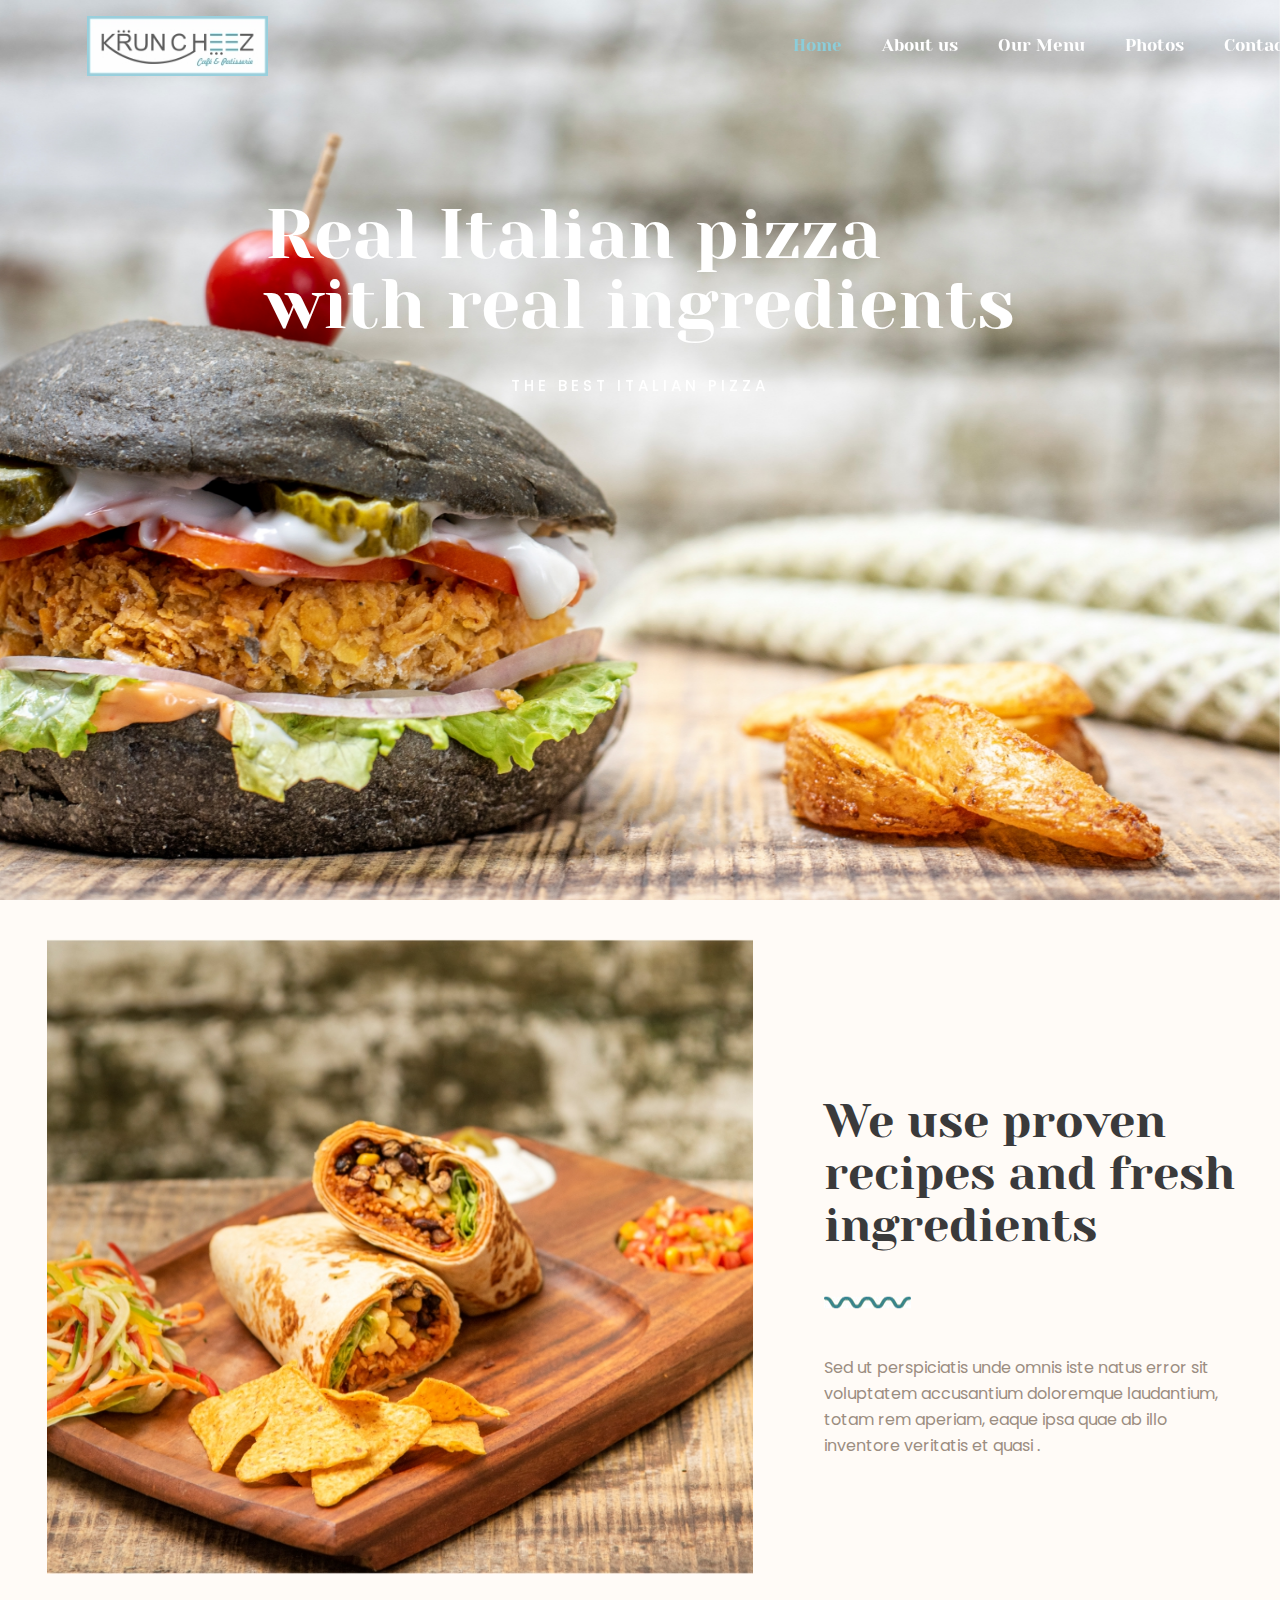
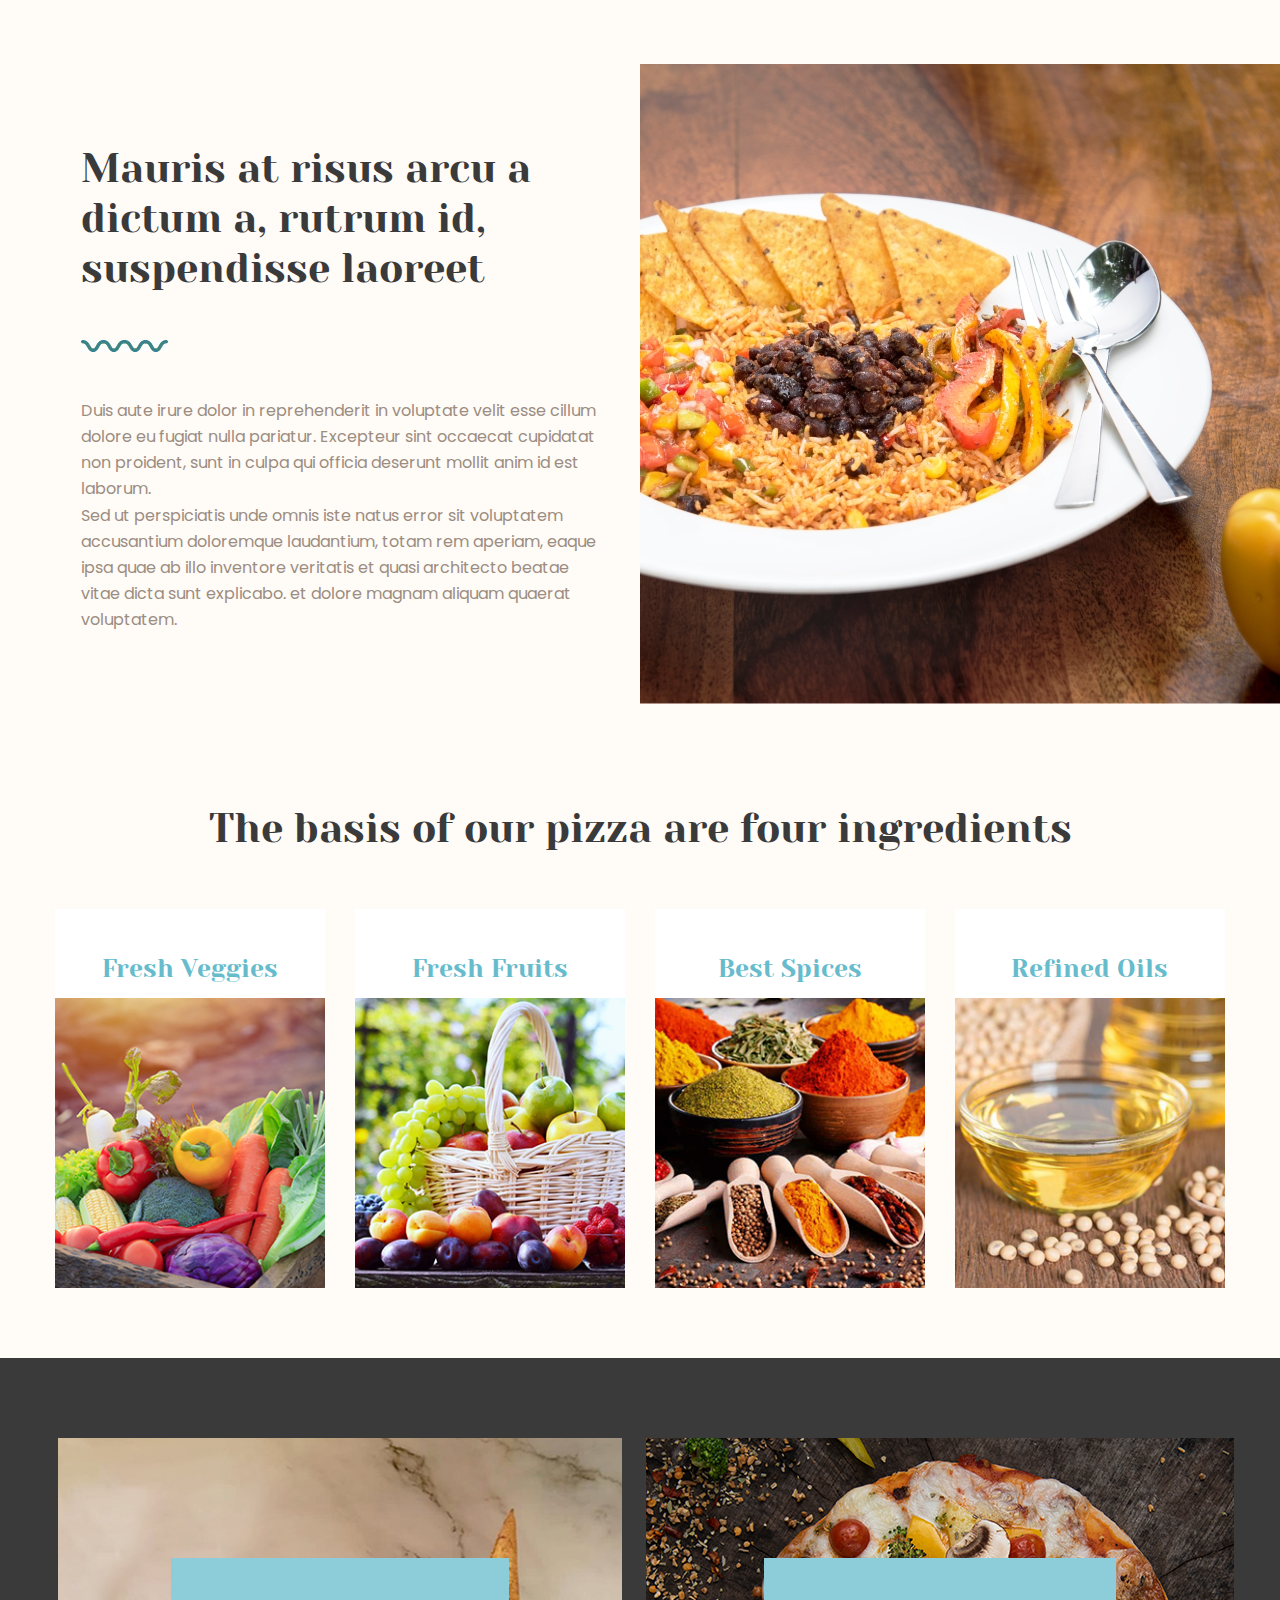
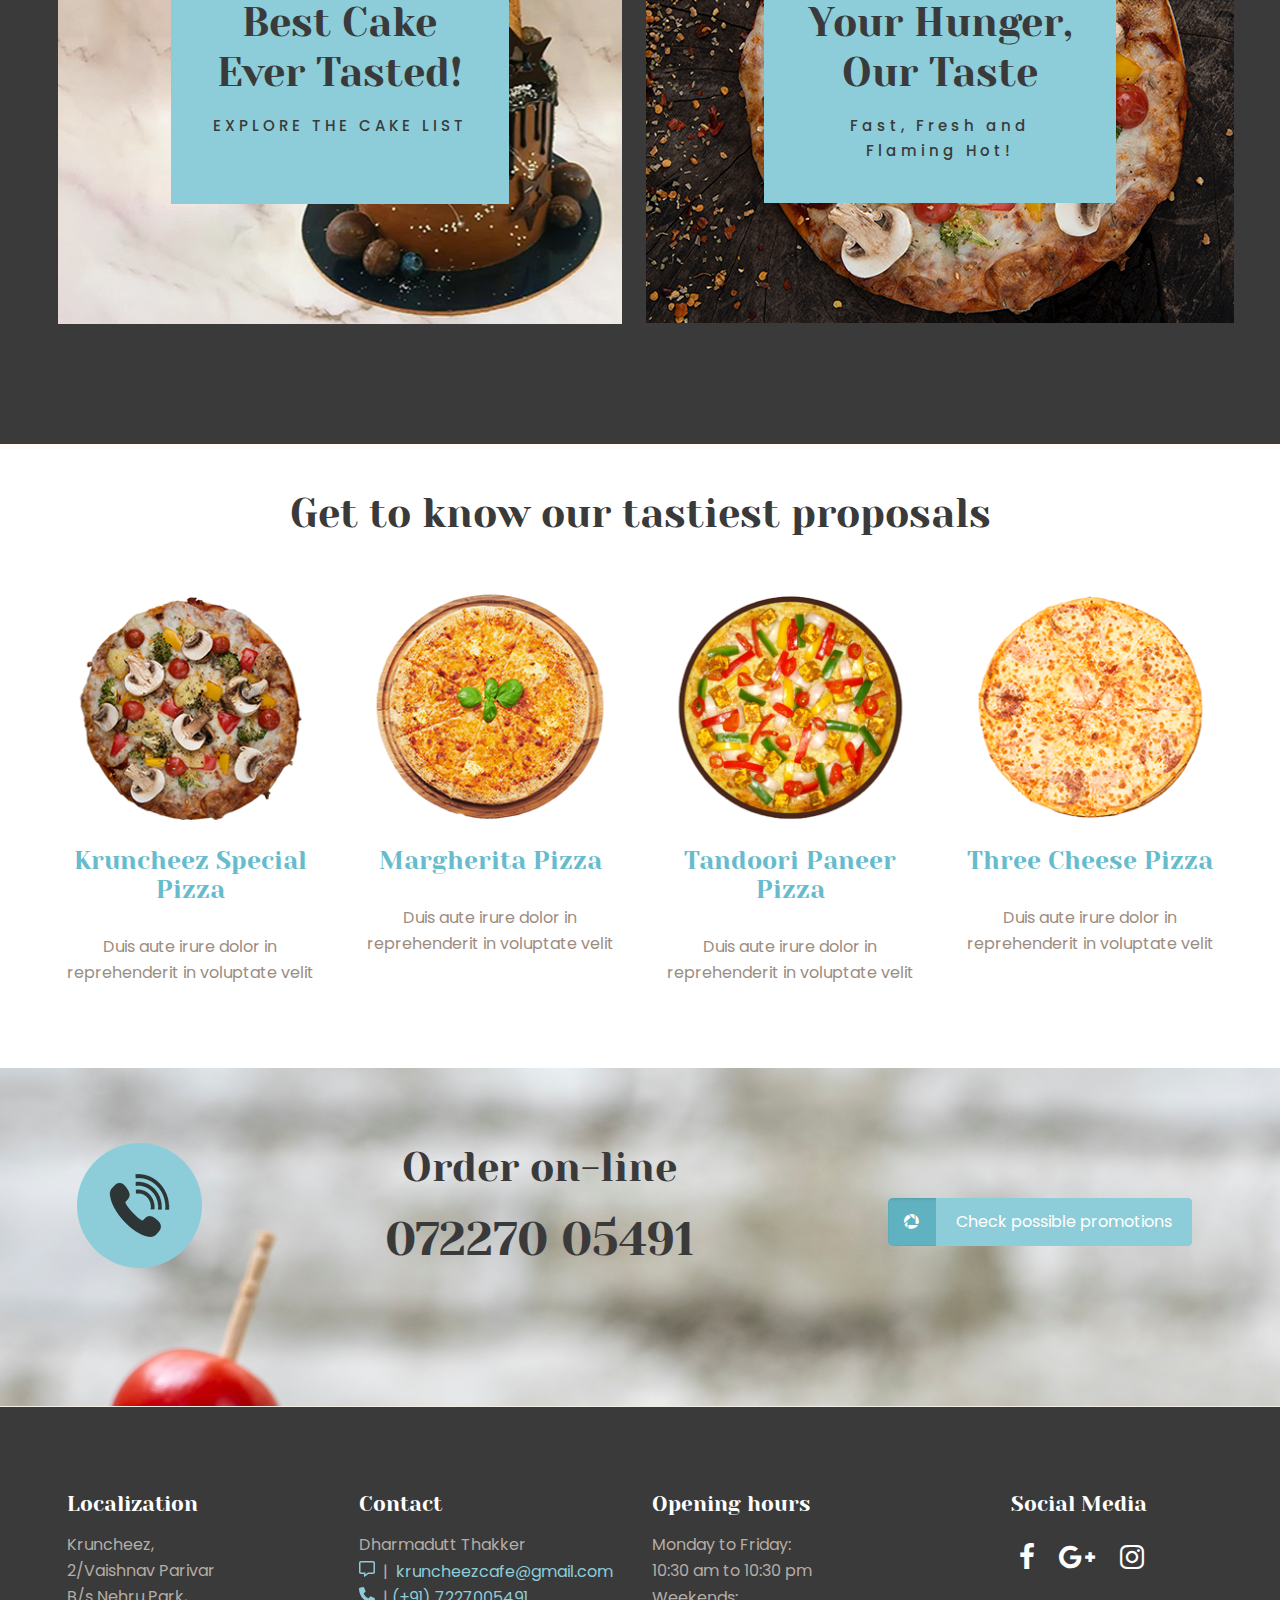
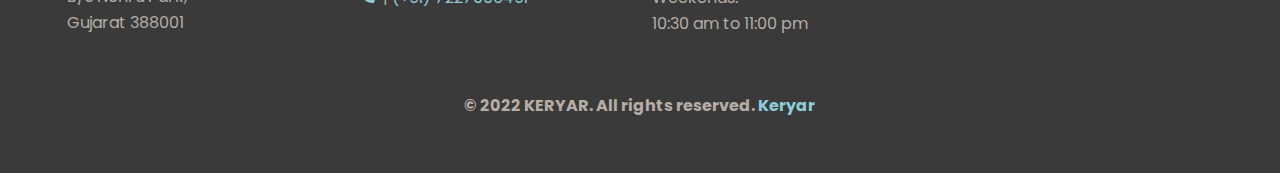
==== index.html @ 442ef5b4 "Page changes" ====
<!DOCTYPE html>
<!--[if lt IE 7]><html class="no-js lt-ie10 lt-ie9 lt-ie8 lt-ie7"> <![endif]-->
<!--[if IE 7]><html class="no-js lt-ie10 lt-ie9 lt-ie8"> <![endif]-->
<!--[if IE 8]><html class="no-js lt-ie10 lt-ie9"> <![endif]-->
<!--[if IE 9]><html class="no-js lt-ie10"> <![endif]-->
<!--[if gt IE 8]><!-->
<html class="no-js">
<!--<![endif]-->

<head>

    <!-- Basic Page Needs -->
    <meta charset="utf-8">
    <title>Kruncheez</title>
    <meta name="description" content="">
    <meta name="author" content="">

    <!-- Mobile Specific Metas -->
    <meta name="viewport" content="width=device-width, initial-scale=1, maximum-scale=1">

    <!-- Favicons -->
    <link rel="shortcut icon" href="assets/images/favicon.png">

    <!-- FONTS -->
    <link rel='stylesheet' href='http://fonts.googleapis.com/css?family=Roboto:100,300,400,400italic,700'>
    <link rel='stylesheet' href='http://fonts.googleapis.com/css?family=Patua+One:100,300,400,400italic,700'>
    <link rel='stylesheet' href='http://fonts.googleapis.com/css?family=Lato:400,400italic,700,700italic,900'>
    <link rel='stylesheet' href='http://fonts.googleapis.com/css?family=Poppins:100,300,400,400italic,500,700,700italic'>
    <link rel='stylesheet' href='http://fonts.googleapis.com/css?family=Yeseva+One:100,300,400,400italic,500,700,700italic'>
    <link rel="stylesheet" href="https://maxcdn.bootstrapcdn.com/bootstrap/3.4.1/css/bootstrap.min.css">
    <!-- CSS -->
    <link rel='stylesheet' href='assets/css/global.css'>
    <link rel='stylesheet' href='assets/css/structure.css'>
    <link rel='stylesheet' href='assets/css/pizza3.css'>
    <link rel='stylesheet' href='assets/css/custom.css'>

    <!-- Revolution Slider -->
    <link rel="stylesheet" href="assets/plugins/rs-plugin/css/settings.css">
    <link rel="stylesheet" href="https://cdnjs.cloudflare.com/ajax/libs/font-awesome/4.7.0/css/font-awesome.min.css">

    <!--Social Media Icons-->
    <link href="https://netdna.bootstrapcdn.com/font-awesome/4.0.1/css/font-awesome.css" rel="stylesheet">

</head>

<body class="style-simple button-default layout-full-width if-overlay no-content-padding header-transparent minimalist-header-no sticky-header sticky-tb-color ab-hide subheader-both-center menu-link-color menuo-no-borders menuo-right footer-copy-center mobile-tb-center mobile-side-slide mobile-mini-mr-ll tablet-sticky mobile-header-mini mobile-sticky">
    <div id="Wrapper">
        <div id="Header_wrapper">
            <header id="Header">
                <div class="header_placeholder"></div>
                <div id="Top_bar">
                    <div class="container">
                        <div class="column one">
                            <div class="top_bar_left clearfix">
                                <div class="logo">
                                    <a id="logo" href="index.html" title="BePizza 3 - BeTheme" data-height="60" data-padding="15"><img class="logo-main scale-with-grid" src="assets/images/KRUNCHEEZ.jpg" data-retina="assets/images/retina-pizza3.png" data-height="35" style="max-height: 60px"><img class="logo-sticky scale-with-grid" src="assets/images/KRUNCHEEZ.jpg"
                                            data-retina="assets/images/retina-pizza3.png" data-height="35"><img class="logo-mobile scale-with-grid" src="assets/images/KRUNCHEEZ.jpg" data-retina="assets/images/retina-pizza3.png" data-height="35"><img class="logo-mobile-sticky scale-with-grid"
                                            src="assets/images/KRUNCHEEZ.jpg" data-retina="assets/images/retina-pizza3.png" data-height="35"></a>
                                </div>
                                <div class="menu_wrapper">
                                    <nav id="menu">
                                        <ul id="menu-main-menu" class="menu menu-main">
                                            <li class="current-menu-item">
                                                <a href="index.html"><span>Home</span></a>
                                            </li>
                                            <li>
                                                <a href="about.html"><span>About us</span></a>
                                            </li>
                                            <li>
                                                <a href="our-menu.html"><span>Our Menu</span></a>
                                            </li>
                                            <li>
                                                <a href="photos.html"><span>Photos</span></a>
                                            </li>
                                            <li>
                                                <a href="contact.html"><span style="margin-right: -108px">Contact</span></a>
                                            </li>
                                        </ul>
                                    </nav>
                                    <a class="responsive-menu-toggle" href="#"><i class="fa fa-bars fa-6"
                                            aria-hidden="true"></i></a>
                                </div>
                            </div>
                        </div>
                    </div>
                </div>
                <div class="mfn-main-slider" id="mfn-rev-slider">
                    <div id="rev_slider_1_1_wrapper" class="rev_slider_wrapper fullwidthbanner-container" data-source="gallery" style="margin:0px auto;background:transparent;padding:0px;margin-top:0px;margin-bottom:0px">
                        <div id="rev_slider_1_1" class="rev_slider fullwidthabanner" style="display:none;" data-version="5.4.6.3.1">
                            <ul>
                                <li data-index="rs-1" data-transition="fade" data-slotamount="default" data-hideafterloop="0" data-hideslideonmobile="off" data-easein="default" data-easeout="default" data-masterspeed="300" data-rotate="0" data-saveperformance="off" data-title="Slide"
                                    data-param1="" data-param2="" data-param3="" data-param4="" data-param5="" data-param6="" data-param7="" data-param8="" data-param9="" data-param10="" data-description="">
                                    <img src="assets/images/1920X1100.jpg" title="1920X1100" width="1920" height="907" data-bgposition="center center" data-bgfit="cover" data-bgrepeat="no-repeat" class="rev-slidebg">
                                    <div class="tp-caption tp-resizeme" id="slide-1-layer-1" data-x="center" data-hoffset="" data-y="200" data-width="['auto']" data-height="['auto']" data-type="text" data-responsive_offset="on" data-frames='[{"delay":150,"speed":800,"frame":"0","from":"y:50px;opacity:0;","to":"o:1;","ease":"Power3.easeInOut"},{"delay":"wait","speed":300,"frame":"999","to":"opacity:0;","ease":"Power3.easeInOut"}]'
                                        data-textAlign="['center','center','center','center']" data-paddingtop="[0,0,0,0]" data-paddingright="[0,0,0,0]" data-paddingbottom="[0,0,0,0]" data-paddingleft="[0,0,0,0]" style="z-index: 5; white-space: nowrap; font-size: 70px; line-height: 70px; font-weight: 400; color:#fff; letter-spacing: 0px;font-family:Yeseva One">
                                        Real Italian pizza
                                        <br> with real ingredients
                                    </div>
                                    <div class="tp-caption tp-resizeme" id="slide-1-layer-2" data-x="center" data-hoffset="" data-y="376" data-width="['auto']" data-height="['auto']" data-type="text" data-responsive_offset="on" data-frames='[{"delay":250,"speed":800,"frame":"0","from":"y:50px;opacity:0;","to":"o:1;","ease":"Power3.easeInOut"},{"delay":"wait","speed":300,"frame":"999","to":"opacity:0;","ease":"Power3.easeInOut"}]'
                                        data-textAlign="['inherit','inherit','inherit','inherit']" data-paddingtop="[0,0,0,0]" data-paddingright="[0,0,0,0]" data-paddingbottom="[0,0,0,0]" data-paddingleft="[0,0,0,0]" style="z-index: 6; white-space: nowrap; font-size: 15px; line-height: 20px; font-weight: 500; color:#fff; letter-spacing: 4px;font-family:Poppins">
                                        THE BEST ITALIAN PIZZA
                                    </div>

                                </li>
                            </ul>
                        </div>

                    </div>
                </div>
            </header>
        </div>
        <div id="Content">
            <div class="content_wrapper clearfix">
                <div class="sections_group">
                    <div class="entry-content">
                        <div class="section mcb-section equal-height-wrap" style="padding-top:40px; padding-bottom:50px">
                            <div class="section_wrapper mcb-section-inner">
                                <div class="wrap mcb-wrap three-fifth valign-middle clearfix">
                                    <div class="mcb-wrap-inner">
                                        <div class="column mcb-column one column_image">
                                            <div class="image_frame image_item no_link scale-with-grid aligncenter no_border">
                                                <div class="image_wrapper">
                                                    <img class="scale-with-grid" src="assets/images/754X677.jpg">
                                                </div>
                                            </div>
                                        </div>
                                    </div>
                                </div>
                                <div class="wrap mcb-wrap two-fifth valign-middle clearfix" style="padding:0 0 0 5%">
                                    <div class="mcb-wrap-inner" style="margin-top: 15px">
                                        <div class="column mcb-column one column_column  column-margin-30px">
                                            <div class="column_attr clearfix">
                                                <h1>We use proven recipes and fresh ingredients</h1>
                                                <hr class="no_line" style="margin:0 auto 30px">
                                                <div class="image_frame image_item no_link scale-with-grid alignnone no_border">
                                                    <div class="image_wrapper">
                                                        <img class="scale-with-grid" src="assets/images/line.jpg">
                                                    </div>
                                                </div>
                                                <hr class="no_line" style="margin:0 auto 45px">
                                                <p>

                                                </p>
                                                <p>
                                                    Sed ut perspiciatis unde omnis iste natus error sit voluptatem accusantium doloremque laudantium, totam rem aperiam, eaque ipsa quae ab illo inventore veritatis et quasi .
                                                </p>
                                            </div>
                                        </div>

                                    </div>
                                </div>
                            </div>
                        </div>
                        <div class="section mcb-section highlight-left" style="padding-top:0px; padding-bottom:0px;background-image:url(assets/images/960X667.jpg); background-repeat:no-repeat; background-position:right bottom">
                            <div class="section_wrapper mcb-section-inner">
                                <div class="wrap mcb-wrap one-second valign-middle clearfix" style="padding:80px 3% 30px">
                                    <div class="mcb-wrap-inner">
                                        <div class="column mcb-column one column_column">
                                            <div class="column_attr clearfix">
                                                <h2>Mauris at risus arcu a dictum a, rutrum id, suspendisse laoreet</h2>
                                                <hr class="no_line" style="margin:0 auto 30px">
                                                <div class="image_frame image_item no_link scale-with-grid alignnone no_border">
                                                    <div class="image_wrapper">
                                                        <img class="scale-with-grid" src="assets/images/line.jpg">
                                                    </div>
                                                </div>
                                                <hr class="no_line" style="margin:0 auto 45px">
                                                <p>
                                                    Duis aute irure dolor in reprehenderit in voluptate velit esse cillum dolore eu fugiat nulla pariatur. Excepteur sint occaecat cupidatat non proident, sunt in culpa qui officia deserunt mollit anim id est laborum.
                                                </p>
                                                <p>
                                                    Sed ut perspiciatis unde omnis iste natus error sit voluptatem accusantium doloremque laudantium, totam rem aperiam, eaque ipsa quae ab illo inventore veritatis et quasi architecto beatae vitae dicta sunt explicabo. et dolore magnam aliquam quaerat voluptatem.
                                                </p>
                                            </div>
                                        </div>
                                    </div>
                                </div>
                                <div class="wrap mcb-wrap one-second valign-top clearfix">
                                    <div class="mcb-wrap-inner">
                                        <div class="column mcb-column one column_divider">
                                            <hr class="no_line" style="margin:0 auto 400px">
                                        </div>
                                    </div>
                                </div>
                            </div>
                        </div>
                        <div class="section mcb-section" style="padding-top:100px; padding-bottom:30px; padding-left: 30px; padding-right: 30px; background-repeat:repeat-x; background-position:center bottom">
                            <!--background-image:url(assets/images/1920X306.jpg);-->
                            <div class="section_wrapper mcb-section-inner">
                                <div class="wrap mcb-wrap one valign-top clearfix">
                                    <div class="mcb-wrap-inner">
                                        <div class="column mcb-column one column_column">
                                            <div class="column_attr clearfix align_center">
                                                <h2>The basis of our pizza are four ingredients</h2>
                                            </div>
                                        </div>
                                    </div>
                                </div>
                                <div class="wrap mcb-wrap one-fourth valign-top clearfix" style="padding:0 1%">
                                    <div class="mcb-wrap-inner">
                                        <div class="column mcb-column one column_column">
                                            <div class="column_attr clearfix align_center" style="background-color:#fff; padding:45px 0 0">
                                                <h3 style="margin: 0">Fresh Veggies</h3>
                                                <div style="text-align: right">
                                                    <div class="image_frame image_item no_link scale-with-grid alignnone no_border">
                                                        <div class="image_wrapper">
                                                            <img class="scale-with-grid" src="assets/images/280X300 veggies.jpg">
                                                        </div>
                                                    </div>
                                                </div>
                                            </div>
                                        </div>
                                    </div>
                                </div>
                                <div class="wrap mcb-wrap one-fourth valign-top clearfix" style="padding:0 1%">
                                    <div class="mcb-wrap-inner">
                                        <div class="column mcb-column one column_column">
                                            <div class="column_attr clearfix align_center" style="background-color:#fff; padding:45px 0 0">
                                                <h3 style="margin: 0">Fresh Fruits</h3>
                                                <div style="text-align: right">
                                                    <div class="image_frame image_item no_link scale-with-grid alignnone no_border">
                                                        <div class="image_wrapper">
                                                            <img class="scale-with-grid" src="assets/images/280X300 Fruits.jpg">
                                                        </div>
                                                    </div>
                                                </div>
                                            </div>
                                        </div>
                                    </div>
                                </div>
                                <div class="wrap mcb-wrap one-fourth valign-top clearfix" style="padding:0 1%">
                                    <div class="mcb-wrap-inner">
                                        <div class="column mcb-column one column_column">
                                            <div class="column_attr clearfix align_center" style="background-color:#fff; padding:45px 0 0">
                                                <h3 style="margin: 0">Best Spices</h3>
                                                <div style="text-align: right">
                                                    <div class="image_frame image_item no_link scale-with-grid alignnone no_border">
                                                        <div class="image_wrapper">
                                                            <img class="scale-with-grid" src="assets/images/280X300 Spaices.jpg">
                                                        </div>
                                                    </div>
                                                </div>
                                            </div>
                                        </div>
                                    </div>
                                </div>
                                <div class="wrap mcb-wrap one-fourth valign-top clearfix" style="padding:0 1%">
                                    <div class="mcb-wrap-inner">
                                        <div class="column mcb-column one column_column">
                                            <div class="column_attr clearfix align_center" style="background-color:#fff; padding:45px 0 0">
                                                <h3 style="margin: 0">Refined Oils</h3>
                                                <div style="text-align: right">
                                                    <div class="image_frame image_item no_link scale-with-grid alignnone no_border">
                                                        <div class="image_wrapper">
                                                            <img class="scale-with-grid" src="assets/images/280X300 refined oil.jpg">
                                                        </div>
                                                    </div>
                                                </div>
                                            </div>
                                        </div>
                                    </div>
                                </div>
                            </div>
                        </div>
                        <div class="section mcb-section" style="padding-top:80px; padding-bottom:80px; background-color:rgb(58, 58, 59)">
                            <div class="section_wrapper mcb-section-inner">
                                <div class="wrap mcb-wrap one-second valign-top clearfix" style="padding:0 1%">
                                    <div class="mcb-wrap-inner">
                                        <div class="column mcb-column one column_column">
                                            <div class="column_attr clearfix align_center" style="background-image:url('assets/images/780X605_2.jpg'); background-repeat:no-repeat; background-position:unset; padding:120px 20% 120px">
                                                <a href="our-menu.html" style="display: block; background: rgb(140, 205, 217); padding: 40px 40px 25px; text-decoration: none">
                                                    <h2 style="color:rgb(58, 58, 59)">Best Cake
                                                        <br> Ever Tasted!
                                                    </h2>
                                                    <h6>EXPLORE THE CAKE LIST</h6><br>
                                                </a>
                                            </div>
                                        </div>
                                    </div>
                                </div>
                                <div class="wrap mcb-wrap one-second valign-top clearfix" style="padding:1 1%">
                                    <div class="mcb-wrap-inner">
                                        <div class="column mcb-column one column_column">
                                            <div class="column_attr clearfix align_center" style="background-image:url('assets/images/780X605_1.jpg'); background-repeat:no-repeat; background-position:center; padding:120px 20% 120px">
                                                <a href="about.html" style="display: block; background: rgb(140, 205, 217); padding: 40px 40px 25px; text-decoration: none">
                                                    <h2 style="color:rgb(58, 58, 59)">Your Hunger,
                                                        <br> Our Taste
                                                    </h2>
                                                    <h6>Fast, Fresh and Flaming Hot!</h6>
                                                </a>
                                            </div>
                                        </div>
                                    </div>
                                </div>
                            </div>
                        </div>
                        <div class="section mcb-section full-width no-margin-h no-margin-v" style="padding-top:0px; padding-bottom:0px">
                            <div class="section_wrapper mcb-section-inner">
                                <div class="wrap mcb-wrap one valign-top clearfix">
                                    <div class="mcb-wrap-inner">
                                        <div class="column mcb-column one column_image">
                                            <div class="image_frame image_item no_link scale-with-grid aligncenter no_border">
                                                <div class="image_wrapper">
                                                    <img class="scale-with-grid" src="">
                                                </div>
                                            </div>
                                        </div>
                                    </div>
                                </div>
                            </div>
                        </div>
                        <div class="section mcb-section" style="padding-top:40px; padding-bottom:0px; background-color:#fff">
                            <div class="section_wrapper mcb-section-inner">
                                <div class="wrap mcb-wrap one valign-top clearfix">
                                    <div class="mcb-wrap-inner">
                                        <div class="column mcb-column one column_column">
                                            <div class="column_attr clearfix align_center">
                                                <h2>Get to know our tastiest proposals</h2>
                                                <!--<h6>ALIQUAM FRINGILLA ALIQUAM EX SIT AMET</h6>-->
                                            </div>
                                        </div>
                                        <div class="column mcb-column one-fourth column_column">
                                            <div class="column_attr clearfix align_center" style="margin-bottom: 25px">
                                                <div class="image_frame image_item no_link scale-with-grid alignnone no_border">
                                                    <div class="image_wrapper">
                                                        <img class="scale-with-grid" src="assets/images/Kruncheez Special.png">
                                                    </div>
                                                </div>
                                                <hr class="no_line" style="margin:0 auto 25px">
                                                <h3>Kruncheez Special Pizza</h3>
                                                <p>
                                                    Duis aute irure dolor in reprehenderit in voluptate velit
                                                </p>
                                                <hr class="no_line" style="margin:0 auto 15px">
                                            </div>
                                        </div>
                                        <div class="column mcb-column one-fourth column_column">
                                            <div class="column_attr clearfix align_center" style="margin-bottom: 25px">
                                                <div class="image_frame image_item no_link scale-with-grid alignnone no_border">
                                                    <div class="image_wrapper">
                                                        <img class="scale-with-grid" src="assets/images/Margherita.png">
                                                    </div>
                                                </div>
                                                <hr class="no_line" style="margin:0 auto 25px">
                                                <h3>Margherita Pizza</h3>
                                                <p>
                                                    Duis aute irure dolor in reprehenderit in voluptate velit
                                                </p>
                                                <hr class="no_line" style="margin:0 auto 15px">
                                            </div>
                                        </div>
                                        <div class="column mcb-column one-fourth column_column">
                                            <div class="column_attr clearfix align_center" style="margin-bottom: 25px">
                                                <div class="image_frame image_item no_link scale-with-grid alignnone no_border">
                                                    <div class="image_wrapper">
                                                        <img class="scale-with-grid" src="assets/images/Tandoori Paneer.png">
                                                    </div>
                                                </div>
                                                <hr class="no_line" style="margin:0 auto 25px">
                                                <h3>Tandoori Paneer Pizza</h3>
                                                <p>
                                                    Duis aute irure dolor in reprehenderit in voluptate velit
                                                </p>
                                                <hr class="no_line" style="margin:0 auto 15px">
                                            </div>
                                        </div>
                                        <div class="column mcb-column one-fourth column_column">
                                            <div class="column_attr clearfix align_center">
                                                <div class="image_frame image_item no_link scale-with-grid alignnone no_border">
                                                    <div class="image_wrapper">
                                                        <img class="scale-with-grid" src="assets/images/Three Cheese Pizza.png">
                                                    </div>
                                                </div>
                                                <hr class="no_line" style="margin:0 auto 25px">
                                                <h3>Three Cheese Pizza</h3>
                                                <p>
                                                    Duis aute irure dolor in reprehenderit in voluptate velit
                                                </p>
                                                <hr class="no_line" style="margin:0 auto 15px">
                                            </div>
                                        </div>
                                    </div>
                                </div>
                            </div>
                        </div>
                        <!-- <div class="section mcb-section equal-height-wrap" style="padding-top:170px; padding-bottom:50px;background-image:url(assets/images/home_pizza3_sectionbg3.jpg); background-repeat:no-repeat; background-position:center top">
                            <div class="section-decoration top" style="background-image:url(assets/images/home_pizza3_decoration1.png);height:168px"></div>
                            <div class="section_wrapper mcb-section-inner">
                                <div class="wrap mcb-wrap two-third valign-middle clearfix">
                                    <div class="mcb-wrap-inner">
                                        <div class="column mcb-column one-fourth column_image">
                                            <div class="image_frame image_item no_link scale-with-grid aligncenter no_border">
                                                <div class="image_wrapper">
                                                    <img class="scale-with-grid" src="assets/images/home_pizza3_pic13.png">
                                                </div>
                                            </div>
                                        </div>
                                    </div>
                                </div>
                            </div>
                        </div> -->



                        <div class="section mcb-section equal-height-wrap" style="padding-top:60px; padding-bottom:50px;background-image:url(assets/images/1920X1100.jpg); background-repeat:no-repeat; background-position:center top">
                            <!--<div class="section-decoration top" style="background-image:url(assets/images/home_pizza3_decoration1.png);height:168px"></div>-->
                            <div class="section_wrapper mcb-section-inner">
                                <div class="wrap mcb-wrap two-third valign-middle clearfix">
                                    <div class="mcb-wrap-inner">
                                        <div class="column mcb-column one-fourth column_image">
                                            <div class="image_frame image_item no_link scale-with-grid aligncenter no_border">
                                                <div class="image_wrapper">
                                                    <a href="tel: 072270 05491"><img class="scale-with-grid" src="assets/images/1.png" style="padding-top: 15px"></a>
                                                </div>
                                            </div>
                                        </div>
                                        <div class="column mcb-column three-fourth column_column">
                                            <div class="column_attr clearfix">
                                                <h2 style="color:rgb(58, 58, 59); padding-top: 15px; padding-bottom: 5px; text-align: center">
                                                    Order on-line</h2>
                                                <h1 class="themecolor" style="padding-bottom: 30px; text-align: center">
                                                    <span style="font-size: 30px; color: rgb(58, 58, 59)"></span> 072270 05491
                                                </h1>
                                            </div>
                                        </div>
                                    </div>
                                </div>
                                <div class="wrap mcb-wrap one-third valign-middle clearfix">
                                    <div class="mcb-wrap-inner">
                                        <div class="column mcb-column one column_button" style="text-align: center">
                                            <a class="button  button_left button_size_2 button_js" href="#" style="background-color:#66bccc !important; color:#fff"><span
                                                    class="button_icon"><i class="icon-right-circled"
                                                        style="color:#fff !important"></i></span><span
                                                    class="button_label">Check possible promotions</span></a>
                                        </div>
                                    </div>
                                </div>
                            </div>
                        </div>
                    </div>
                </div>
            </div>
        </div>
        <footer id="Footer" class="clearfix">
            <div class="widgets_wrapper" style="padding:70px 0">
                <div class="container">
                    <div class="column one-fourth">
                        <aside class="widget_text widget widget_custom_html">
                            <h4>Localization</h4>
                            <div class="textwidget custom-html-widget">
                                <p>
                                    Kruncheez,
                                    <br> 2/Vaishnav Parivar
                                    <br> B/s Nehru Park,
                                    <br> Gujarat 388001
                                </p>
                            </div>
                        </aside>
                    </div>
                    <div class="column one-fourth">
                        <aside class="widget_text widget widget_custom_html">
                            <h4>Contact</h4>
                            <div class="textwidget custom-html-widget">
                                <p>
                                    Dharmadutt Thakker
                                </p>
                                <img class="filter-green" src="assets/svgs/message.svg" style="width: 16px">&nbsp;&nbsp;|

                                <a href="mailto: kruncheezcafe@gmail.com"><span id="Connect">&nbsp;kruncheezcafe@gmail.com</span></a>
                                <br> <img class="filter-green" src="assets/svgs/phone.svg" style="width: 16px">&nbsp;&nbsp;|<a href="tel:+917227005491">&nbsp;(+91) 7227005491 </a>

                            </div>
                        </aside>
                    </div>
                    <div class="column one-fourth">
                        <aside class="widget_text widget widget_custom_html">
                            <h4>Opening hours</h4>
                            <div class="textwidget custom-html-widget">
                                <p>
                                    Monday to Friday:
                                    <br> 10:30 am to 10:30 pm
                                </p>
                                <p>
                                    Weekends:
                                    <br> 10:30 am to 11:00 pm
                                </p>
                            </div>
                        </aside>
                    </div>
                    <div class="column one-fourth" style="text-align: center">
                        <aside class="widget_text widget widget_custom_html">
                            <h4>Social Media</h4>
                            <div class="textwidget custom-html-widget">
                                <p style="font-size: 28px; line-height: 28px">
                                    <a href="https://www.facebook.com/kruncheezcafe" target="_blank"><i class="fa fa-facebook circle"></i></a><a href="#"><i class="fa fa-google-plus circle"></i></a>
                                    <a href="https://www.instagram.com/kruncheezcafe" target="_blank"><i class="fa fa-instagram circle"></i></a>
                                </p>
                            </div>
                        </aside>
                    </div>
                </div>
            </div>
            <div class="footer_copy">
                <div class="container">
                    <div class="column one">
                        <div class="copyright" style="margin-top: -60px">
                            <strong>&copy; 2022 KERYAR. All rights reserved. <a target="_blank" rel="nofollow" href="https://keryar.com">Keryar</a></strong>
                        </div>
                    </div>
                </div>
            </div>
        </footer>
    </div>

    <!-- side menu -->
    <div id="Side_slide" class="right dark" data-width="250">
        <div class="close-wrapper">
            <a href="#" class="close"><i class="fa fa-times fa-6" aria-hidden="true"></i></a>
        </div>
        <div class="menu_wrapper"></div>
    </div>
    <div id="body_overlay"></div>

    <!-- JS -->
    <script src="assets/js/jquery-2.1.4.min.js"></script>

    <script src="assets/js/mfn.menu.js"></script>
    <script src="assets/js/jquery.plugins.js"></script>
    <script src="assets/js/jquery.jplayer.min.js"></script>
    <script src="assets/js/animations/animations.js"></script>
    <script src="assets/js/translate3d.js"></script>
    <script src="assets/js/scripts.js"></script>

    <script src="assets/plugins/rs-plugin/js/jquery.themepunch.tools.min.js"></script>
    <script src="assets/plugins/rs-plugin/js/jquery.themepunch.revolution.min.js"></script>

    <script src="assets/plugins/rs-plugin/js/extensions/revolution.extension.video.min.js"></script>
    <script src="assets/plugins/rs-plugin/js/extensions/revolution.extension.slideanims.min.js"></script>
    <script src="assets/plugins/rs-plugin/js/extensions/revolution.extension.actions.min.js"></script>
    <script src="assets/plugins/rs-plugin/js/extensions/revolution.extension.layeranimation.min.js"></script>
    <script src="assets/plugins/rs-plugin/js/extensions/revolution.extension.kenburn.min.js"></script>
    <script src="assets/plugins/rs-plugin/js/extensions/revolution.extension.navigation.min.js"></script>
    <script src="assets/plugins/rs-plugin/js/extensions/revolution.extension.migration.min.js"></script>
    <script src="assets/plugins/rs-plugin/js/extensions/revolution.extension.parallax.min.js"></script>

    <script>
        var revapi1, tpj = jQuery;
        tpj(document).ready(function() {
            if (tpj("#rev_slider_1_1").revolution == undefined) {
                revslider_showDoubleJqueryError("#rev_slider_1_1");
            } else {
                revapi1 = tpj("#rev_slider_1_1").show().revolution({
                    sliderType: "hero",
                    sliderLayout: "auto",
                    dottedOverlay: "none",
                    delay: 9000,
                    visibilityLevels: [1240, 1024, 778, 480],
                    gridwidth: 1240,
                    gridheight: 900,
                    lazyType: "none",
                    shadow: 0,
                    spinner: "spinner2",
                    autoHeight: "off",
                    disableProgressBar: "on",
                    hideThumbsOnMobile: "off",
                    hideSliderAtLimit: 0,
                    hideCaptionAtLimit: 0,
                    hideAllCaptionAtLilmit: 0,
                    debugMode: false,
                    fallbacks: {
                        simplifyAll: "off",
                        disableFocusListener: false,
                    }
                });
            }
        });
    </script>


</body>

</html>
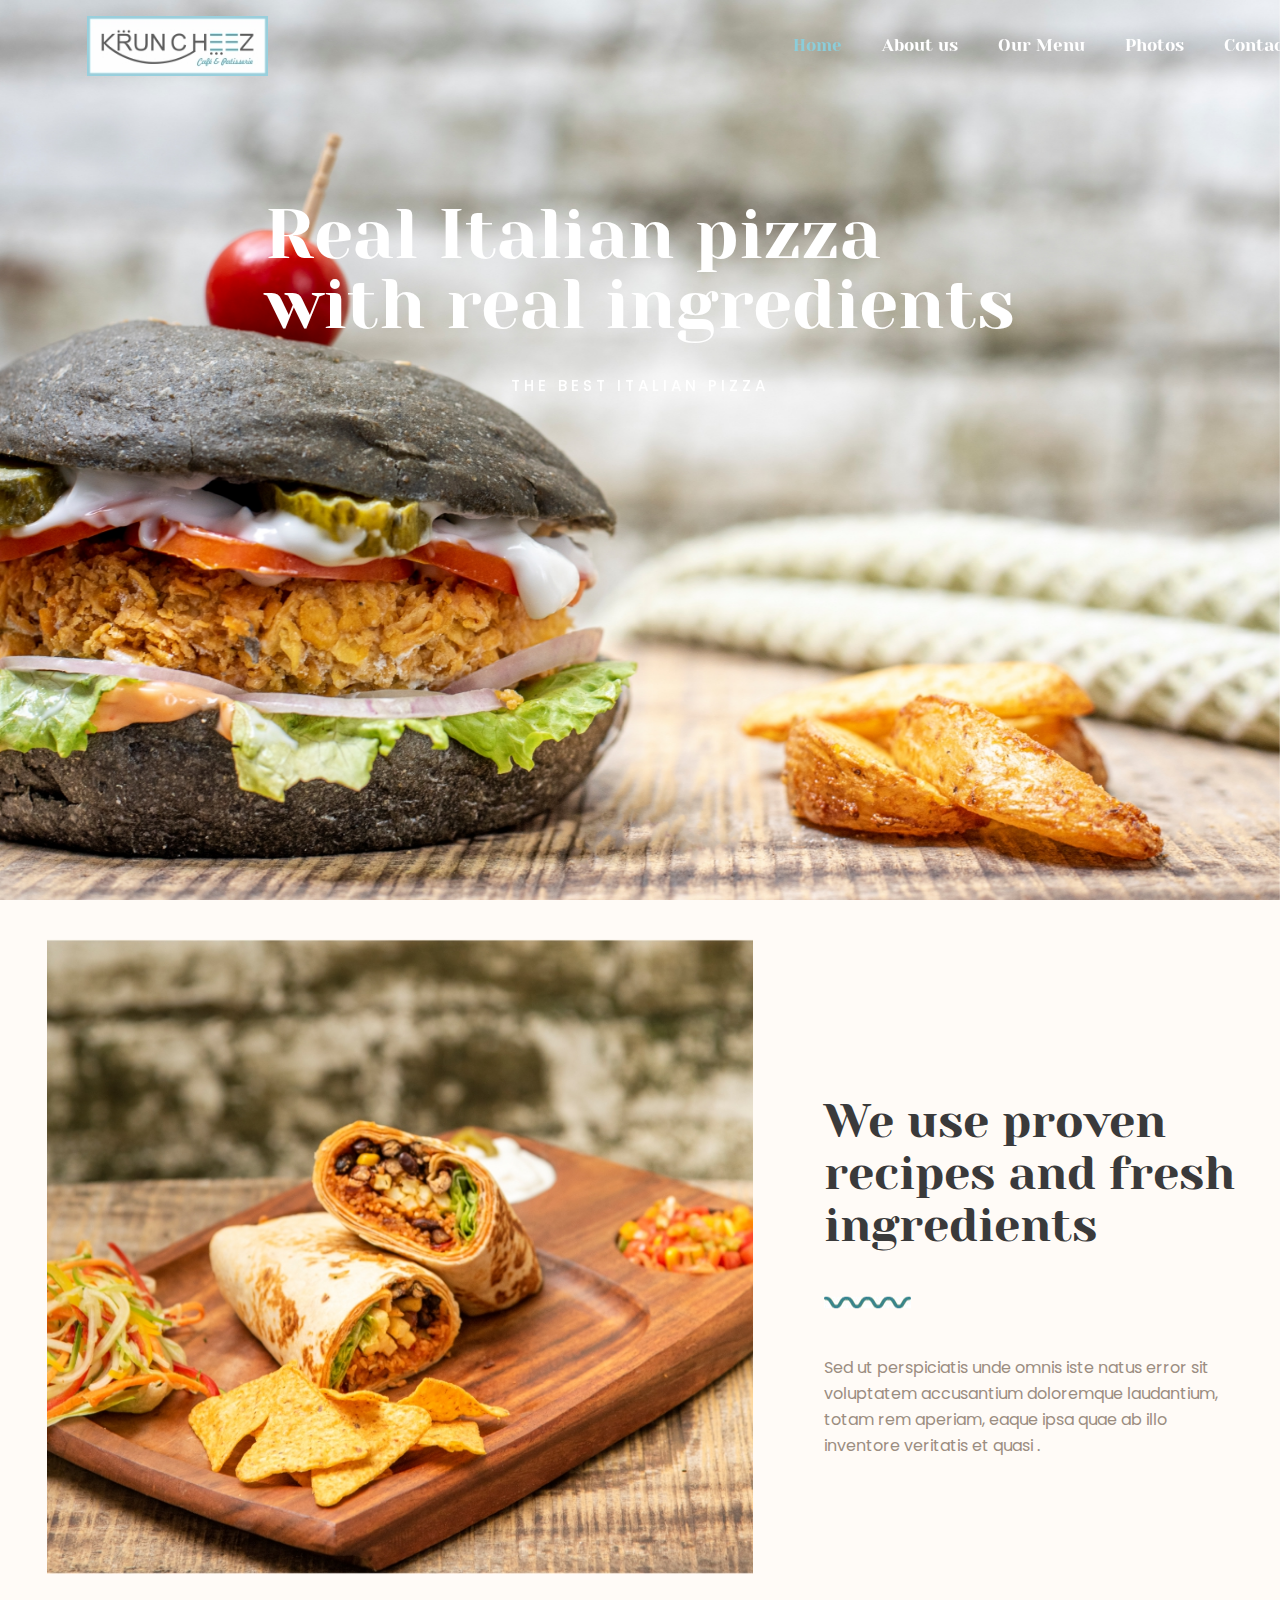
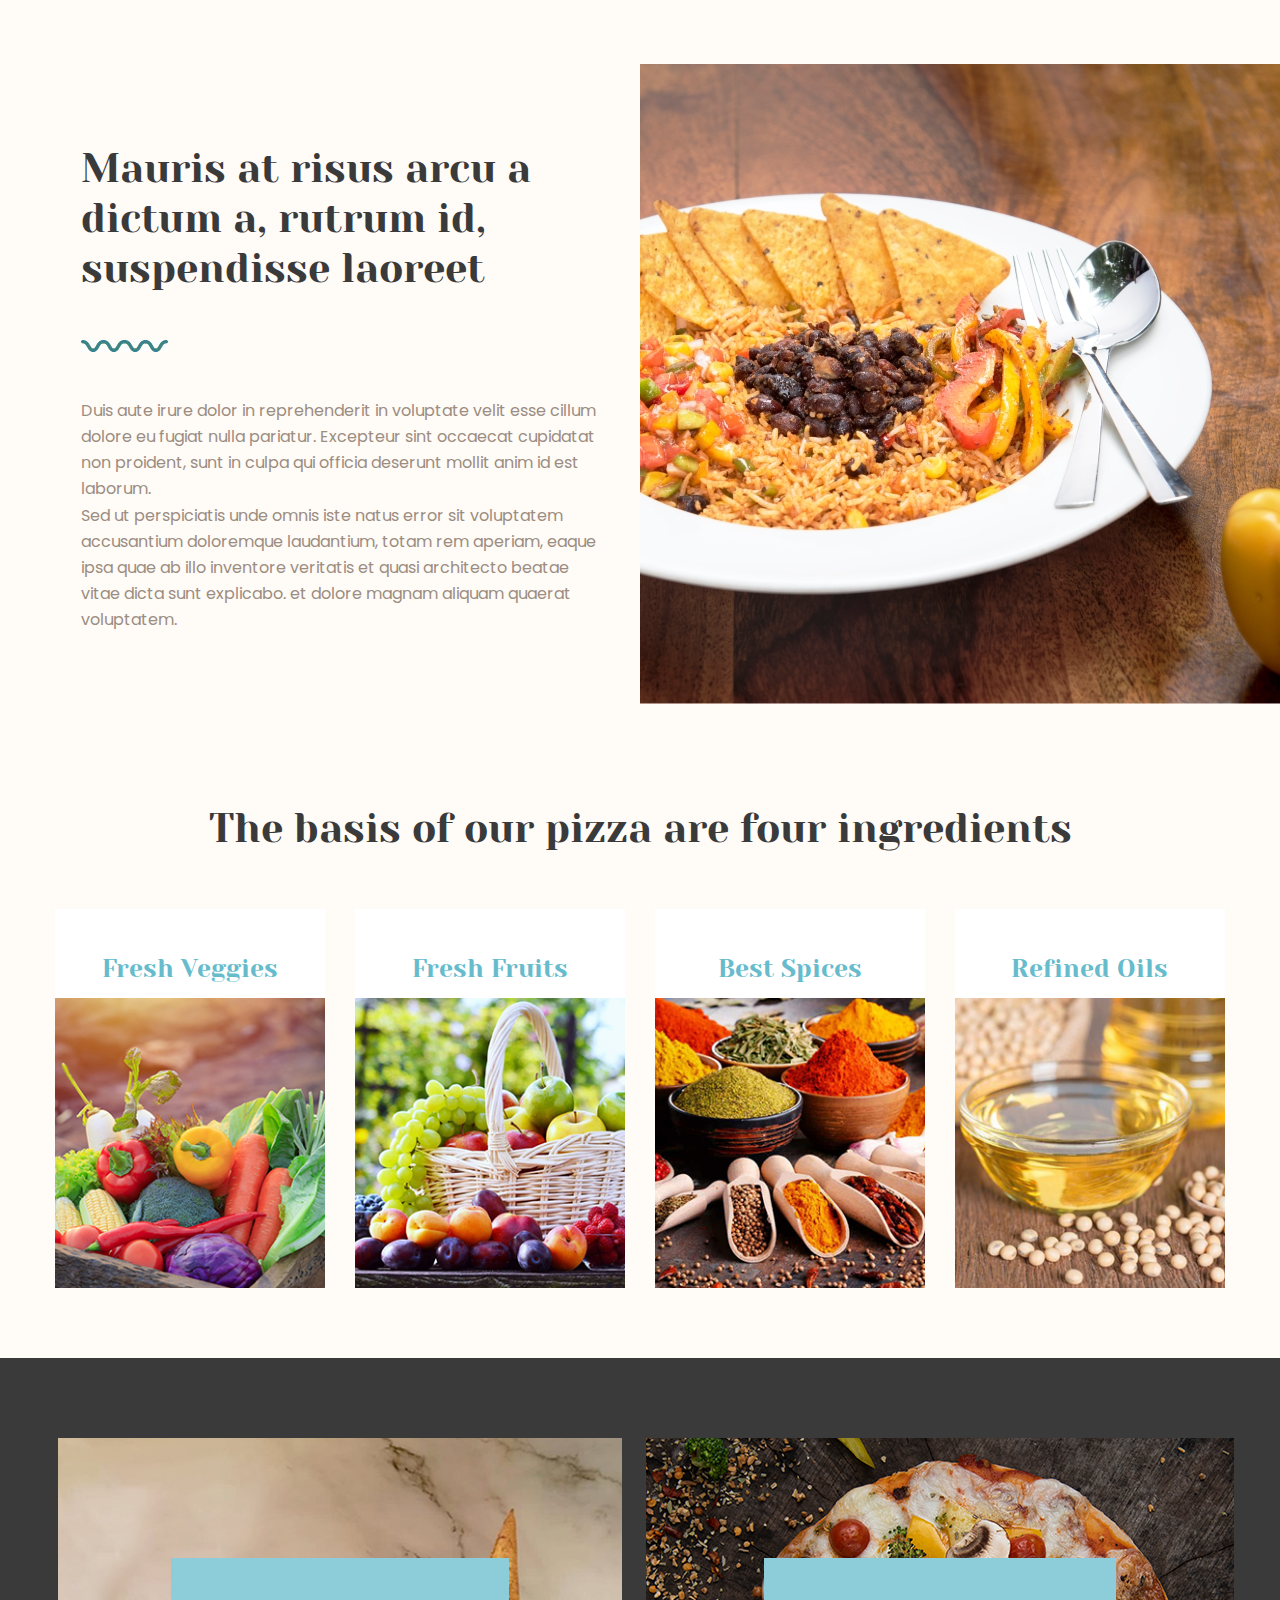
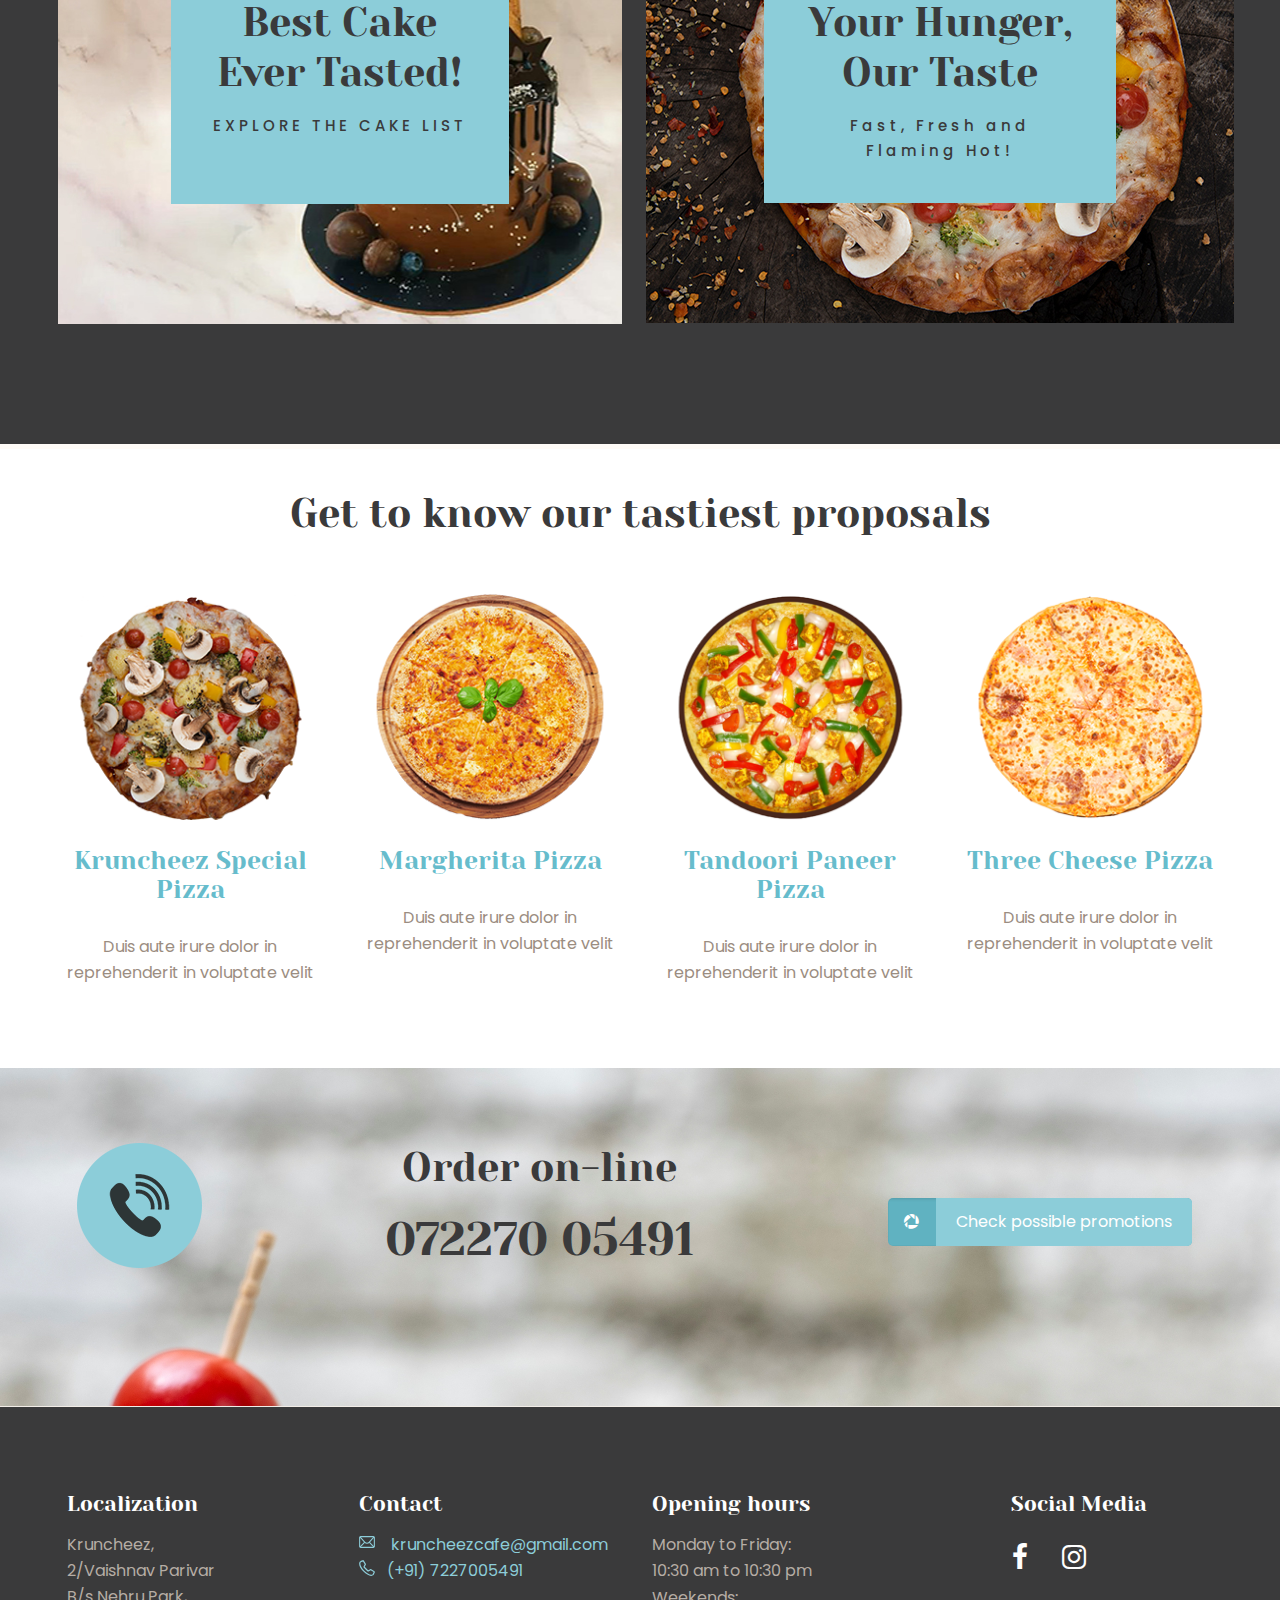
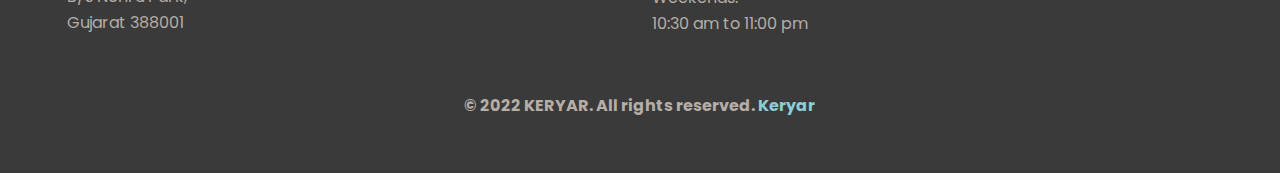
==== commit b73932d7: "Footer Changes" ====
--- a/index.html
+++ b/index.html
@@ -461,14 +461,12 @@
                         <aside class="widget_text widget widget_custom_html">
                             <h4>Contact</h4>
                             <div class="textwidget custom-html-widget">
-                                <p>
-                                    Dharmadutt Thakker
-                                </p>
-                                <img class="filter-green" src="assets/svgs/message.svg" style="width: 16px">&nbsp;&nbsp;|
-
-                                <a href="mailto: kruncheezcafe@gmail.com"><span id="Connect">&nbsp;kruncheezcafe@gmail.com</span></a>
-                                <br> <img class="filter-green" src="assets/svgs/phone.svg" style="width: 16px">&nbsp;&nbsp;|<a href="tel:+917227005491">&nbsp;(+91) 7227005491 </a>
-
+                                
+                                <img class="filter-green" src="assets/svgs/mail.svg" style="width: 16px">&nbsp;&nbsp;
+                                
+                                    <a href="mailto: kruncheezcafe@gmail.com"><span id="Connect">&nbsp;kruncheezcafe@gmail.com</span></a>
+                                    <br> <img class="filter-green" src="assets/svgs/call.svg" style="width: 16px">&nbsp;&nbsp;<a href="tel:+917227005491">&nbsp;(+91) 7227005491 </a>
+                                
                             </div>
                         </aside>
                     </div>
@@ -492,7 +490,7 @@
                             <h4>Social Media</h4>
                             <div class="textwidget custom-html-widget">
                                 <p style="font-size: 28px; line-height: 28px">
-                                    <a href="https://www.facebook.com/kruncheezcafe" target="_blank"><i class="fa fa-facebook circle"></i></a><a href="#"><i class="fa fa-google-plus circle"></i></a>
+                                    <a href="https://www.facebook.com/kruncheezcafe" target="_blank" style="margin-left: -65px"><i class="fa fa-facebook circle"></i></a>
                                     <a href="https://www.instagram.com/kruncheezcafe" target="_blank"><i class="fa fa-instagram circle"></i></a>
                                 </p>
                             </div>
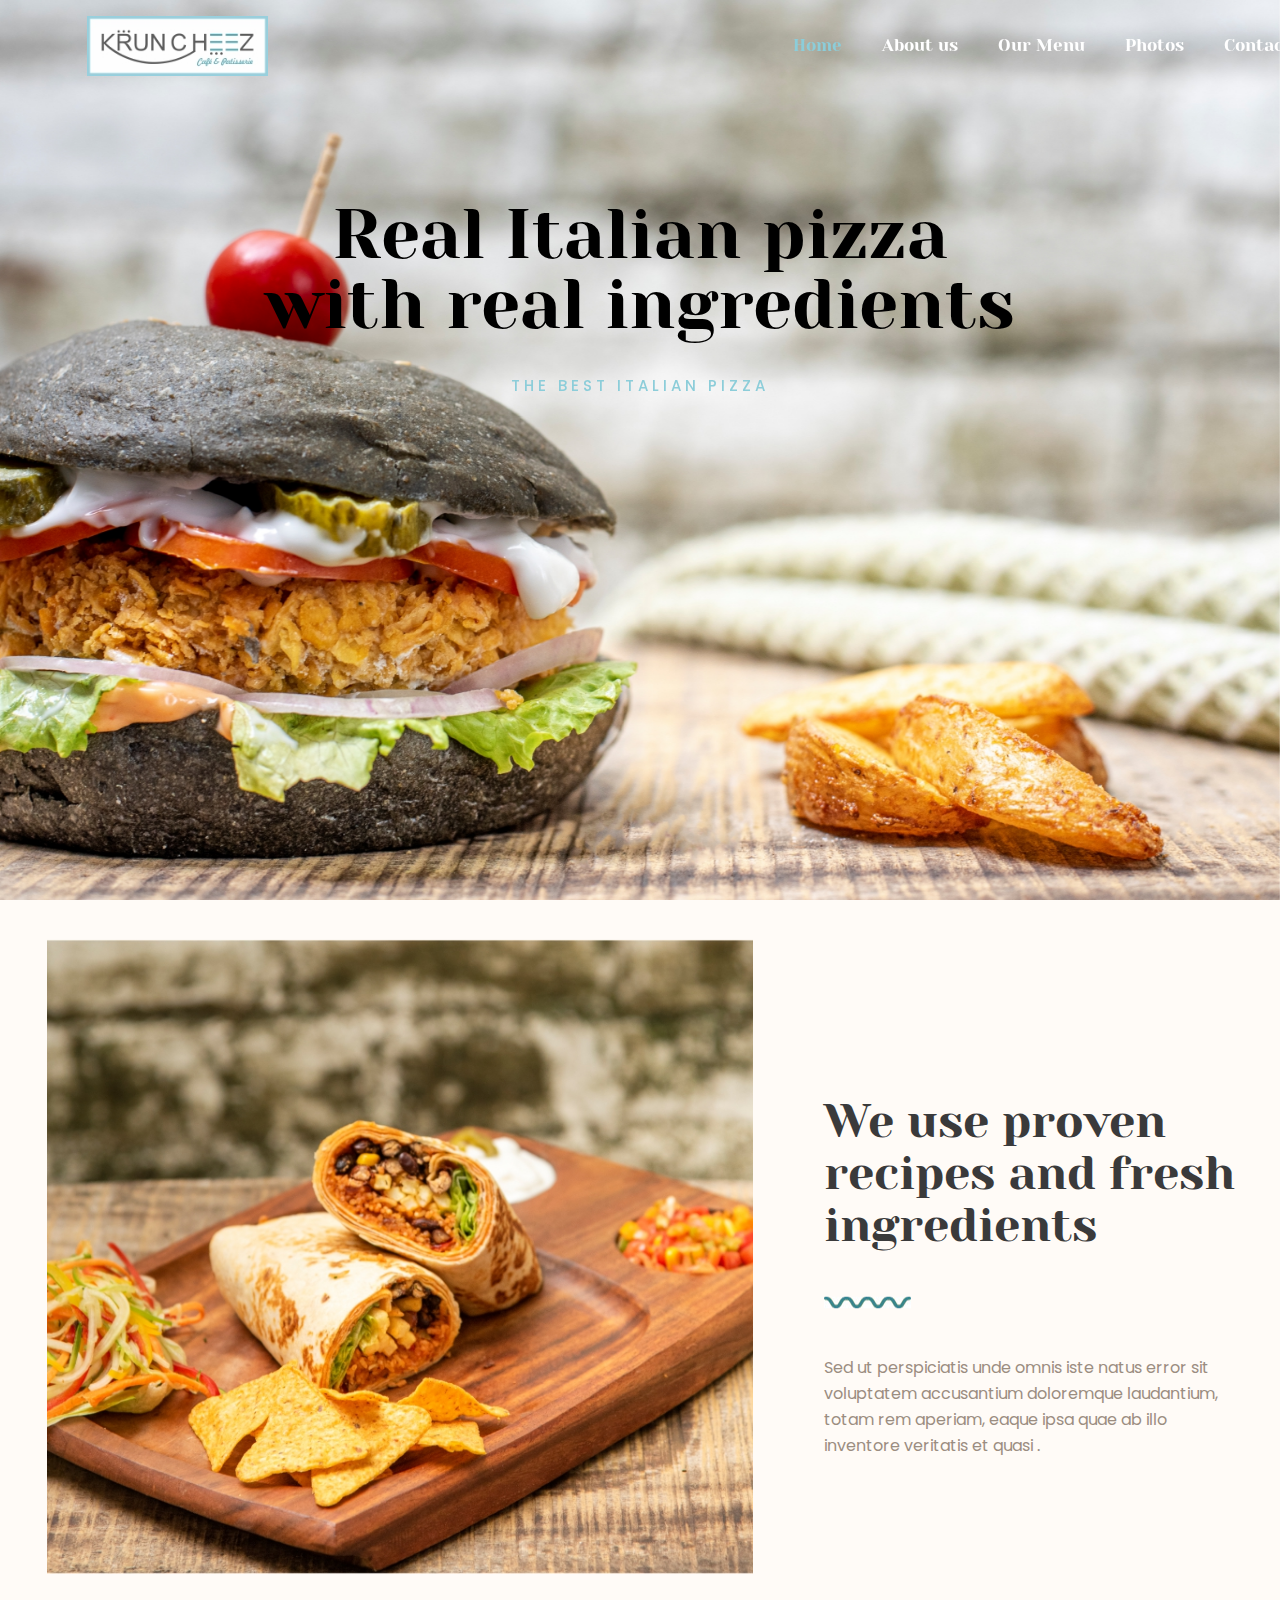
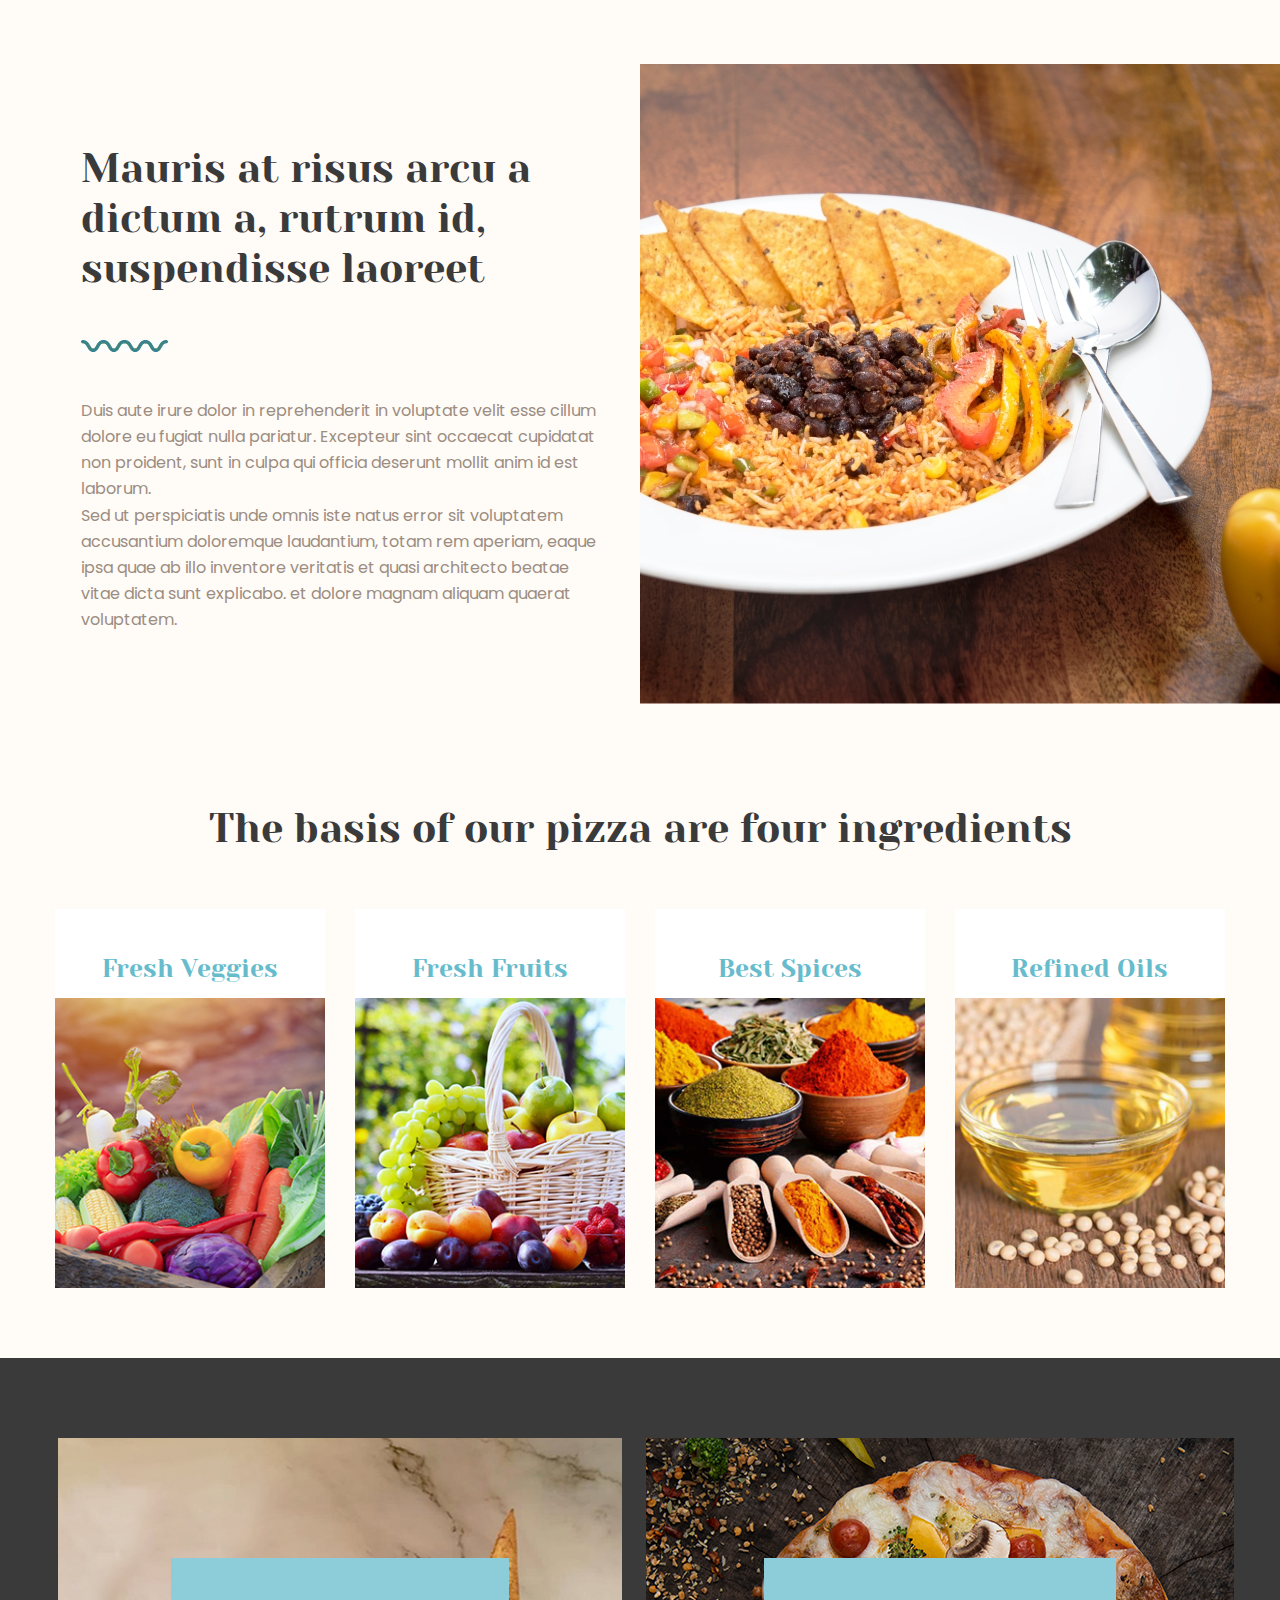
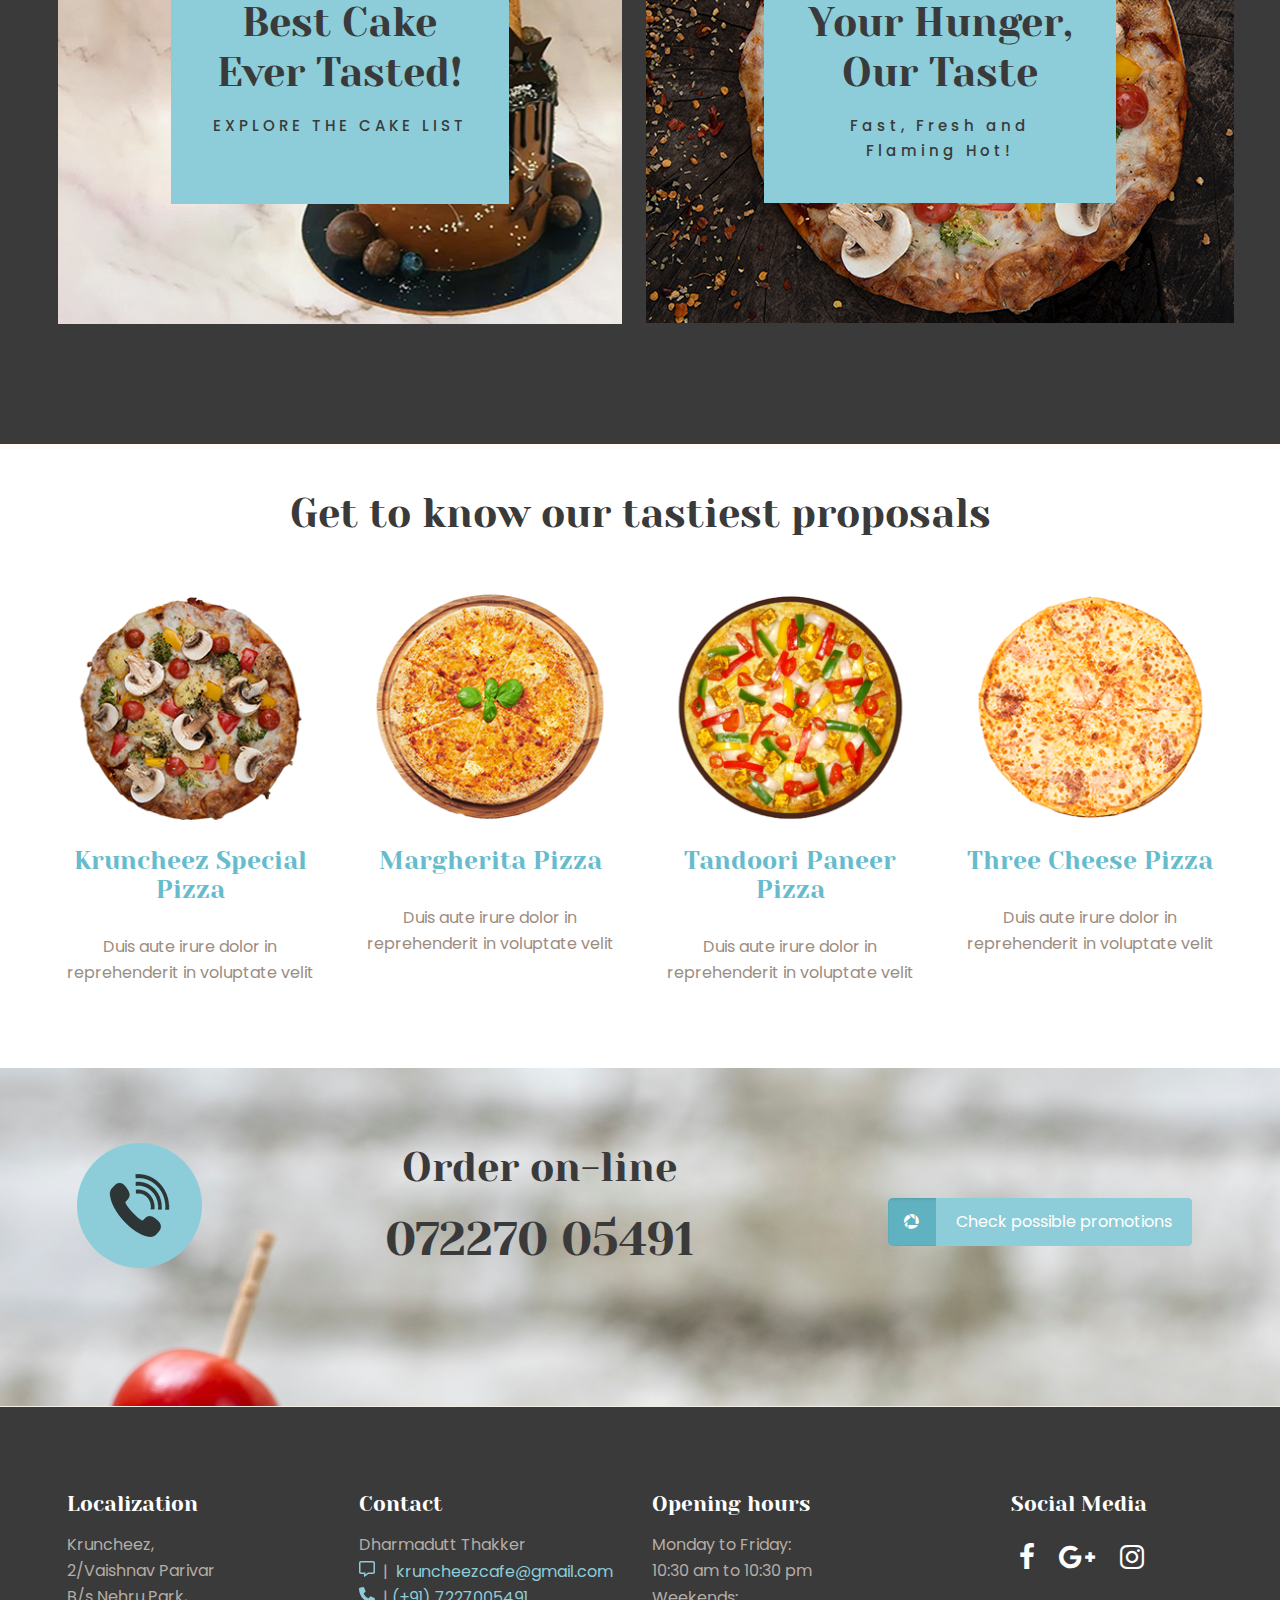
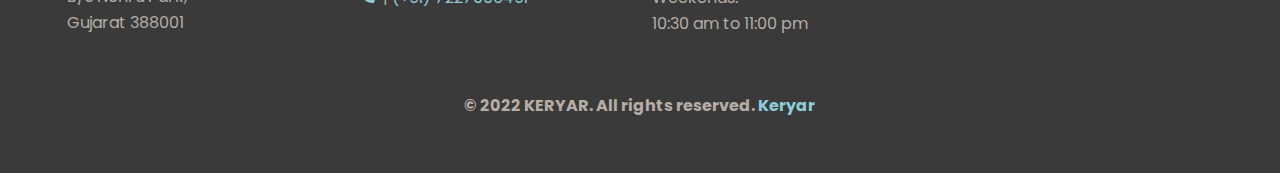
==== commit 15d96e51: "css changes" ====
--- a/index.html
+++ b/index.html
@@ -92,12 +92,14 @@
                                     data-param1="" data-param2="" data-param3="" data-param4="" data-param5="" data-param6="" data-param7="" data-param8="" data-param9="" data-param10="" data-description="">
                                     <img src="assets/images/1920X1100.jpg" title="1920X1100" width="1920" height="907" data-bgposition="center center" data-bgfit="cover" data-bgrepeat="no-repeat" class="rev-slidebg">
                                     <div class="tp-caption tp-resizeme" id="slide-1-layer-1" data-x="center" data-hoffset="" data-y="200" data-width="['auto']" data-height="['auto']" data-type="text" data-responsive_offset="on" data-frames='[{"delay":150,"speed":800,"frame":"0","from":"y:50px;opacity:0;","to":"o:1;","ease":"Power3.easeInOut"},{"delay":"wait","speed":300,"frame":"999","to":"opacity:0;","ease":"Power3.easeInOut"}]'
-                                        data-textAlign="['center','center','center','center']" data-paddingtop="[0,0,0,0]" data-paddingright="[0,0,0,0]" data-paddingbottom="[0,0,0,0]" data-paddingleft="[0,0,0,0]" style="z-index: 5; white-space: nowrap; font-size: 70px; line-height: 70px; font-weight: 400; color:#fff; letter-spacing: 0px;font-family:Yeseva One">
+                                        data-textAlign="['center','center','center','center']" data-paddingtop="[0,0,0,0]" data-paddingright="[0,0,0,0]" data-paddingbottom="[0,0,0,0]" data-paddingleft="[0,0,0,0]" style="z-index: 5; text-align:center; white-space: nowrap; font-size: 70px; line-height: 70px; font-weight: 400; color:#000; letter-spacing: 0px;font-family:Yeseva One">
                                         Real Italian pizza
+                                        <span style="text-align:center">
                                         <br> with real ingredients
+                                    </span>
                                     </div>
                                     <div class="tp-caption tp-resizeme" id="slide-1-layer-2" data-x="center" data-hoffset="" data-y="376" data-width="['auto']" data-height="['auto']" data-type="text" data-responsive_offset="on" data-frames='[{"delay":250,"speed":800,"frame":"0","from":"y:50px;opacity:0;","to":"o:1;","ease":"Power3.easeInOut"},{"delay":"wait","speed":300,"frame":"999","to":"opacity:0;","ease":"Power3.easeInOut"}]'
-                                        data-textAlign="['inherit','inherit','inherit','inherit']" data-paddingtop="[0,0,0,0]" data-paddingright="[0,0,0,0]" data-paddingbottom="[0,0,0,0]" data-paddingleft="[0,0,0,0]" style="z-index: 6; white-space: nowrap; font-size: 15px; line-height: 20px; font-weight: 500; color:#fff; letter-spacing: 4px;font-family:Poppins">
+                                        data-textAlign="['inherit','inherit','inherit','inherit']" data-paddingtop="[0,0,0,0]" data-paddingright="[0,0,0,0]" data-paddingbottom="[0,0,0,0]" data-paddingleft="[0,0,0,0]" style="z-index: 6; white-space: nowrap; font-size: 15px; line-height: 20px; font-weight: 500; color:#8ccdd9; letter-spacing: 4px;font-family:Poppins">
                                         THE BEST ITALIAN PIZZA
                                     </div>
 
@@ -461,12 +463,14 @@
                         <aside class="widget_text widget widget_custom_html">
                             <h4>Contact</h4>
                             <div class="textwidget custom-html-widget">
-                                
-                                <img class="filter-green" src="assets/svgs/mail.svg" style="width: 16px">&nbsp;&nbsp;
-                                
-                                    <a href="mailto: kruncheezcafe@gmail.com"><span id="Connect">&nbsp;kruncheezcafe@gmail.com</span></a>
-                                    <br> <img class="filter-green" src="assets/svgs/call.svg" style="width: 16px">&nbsp;&nbsp;<a href="tel:+917227005491">&nbsp;(+91) 7227005491 </a>
-                                
+                                <p>
+                                    Dharmadutt Thakker
+                                </p>
+                                <img class="filter-green" src="assets/svgs/message.svg" style="width: 16px">&nbsp;&nbsp;|
+
+                                <a href="mailto: kruncheezcafe@gmail.com"><span id="Connect">&nbsp;kruncheezcafe@gmail.com</span></a>
+                                <br> <img class="filter-green" src="assets/svgs/phone.svg" style="width: 16px">&nbsp;&nbsp;|<a href="tel:+917227005491">&nbsp;(+91) 7227005491 </a>
+
                             </div>
                         </aside>
                     </div>
@@ -490,7 +494,7 @@
                             <h4>Social Media</h4>
                             <div class="textwidget custom-html-widget">
                                 <p style="font-size: 28px; line-height: 28px">
-                                    <a href="https://www.facebook.com/kruncheezcafe" target="_blank" style="margin-left: -65px"><i class="fa fa-facebook circle"></i></a>
+                                    <a href="https://www.facebook.com/kruncheezcafe" target="_blank"><i class="fa fa-facebook circle"></i></a><a href="#"><i class="fa fa-google-plus circle"></i></a>
                                     <a href="https://www.instagram.com/kruncheezcafe" target="_blank"><i class="fa fa-instagram circle"></i></a>
                                 </p>
                             </div>
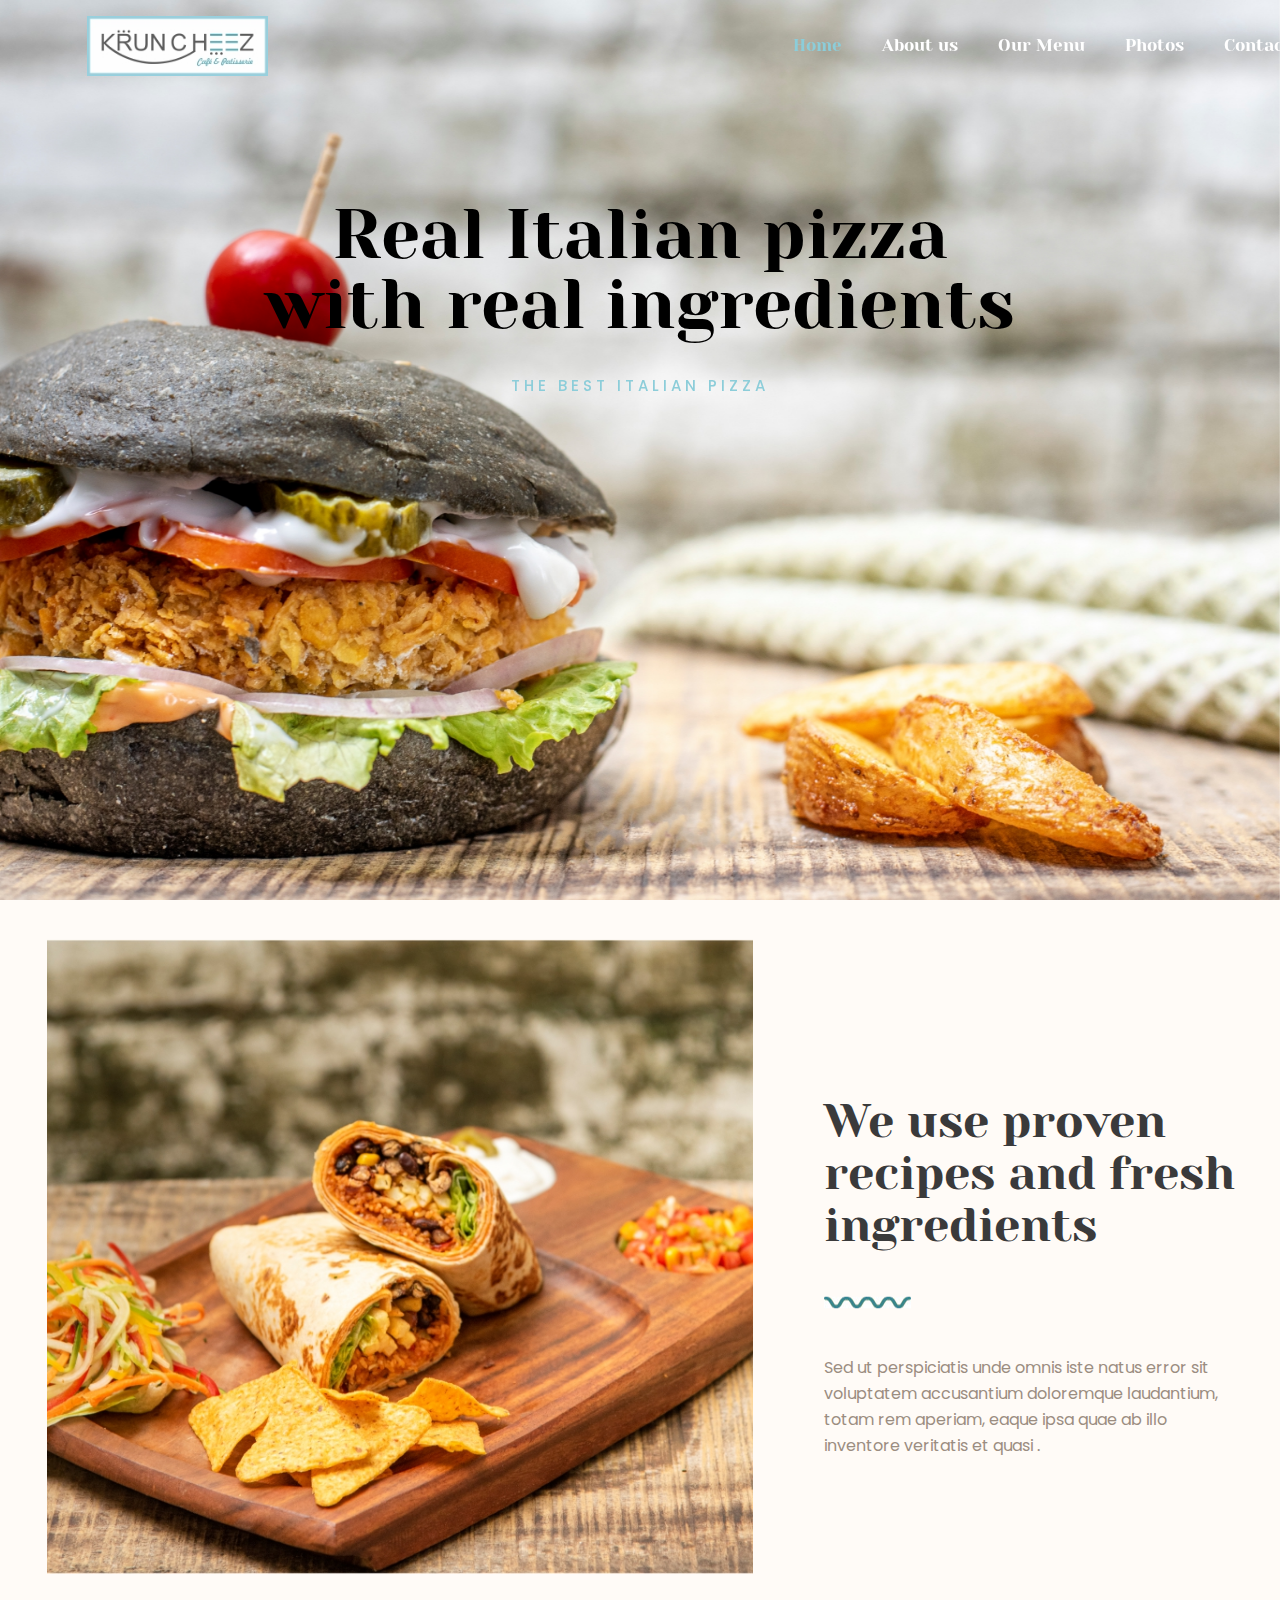
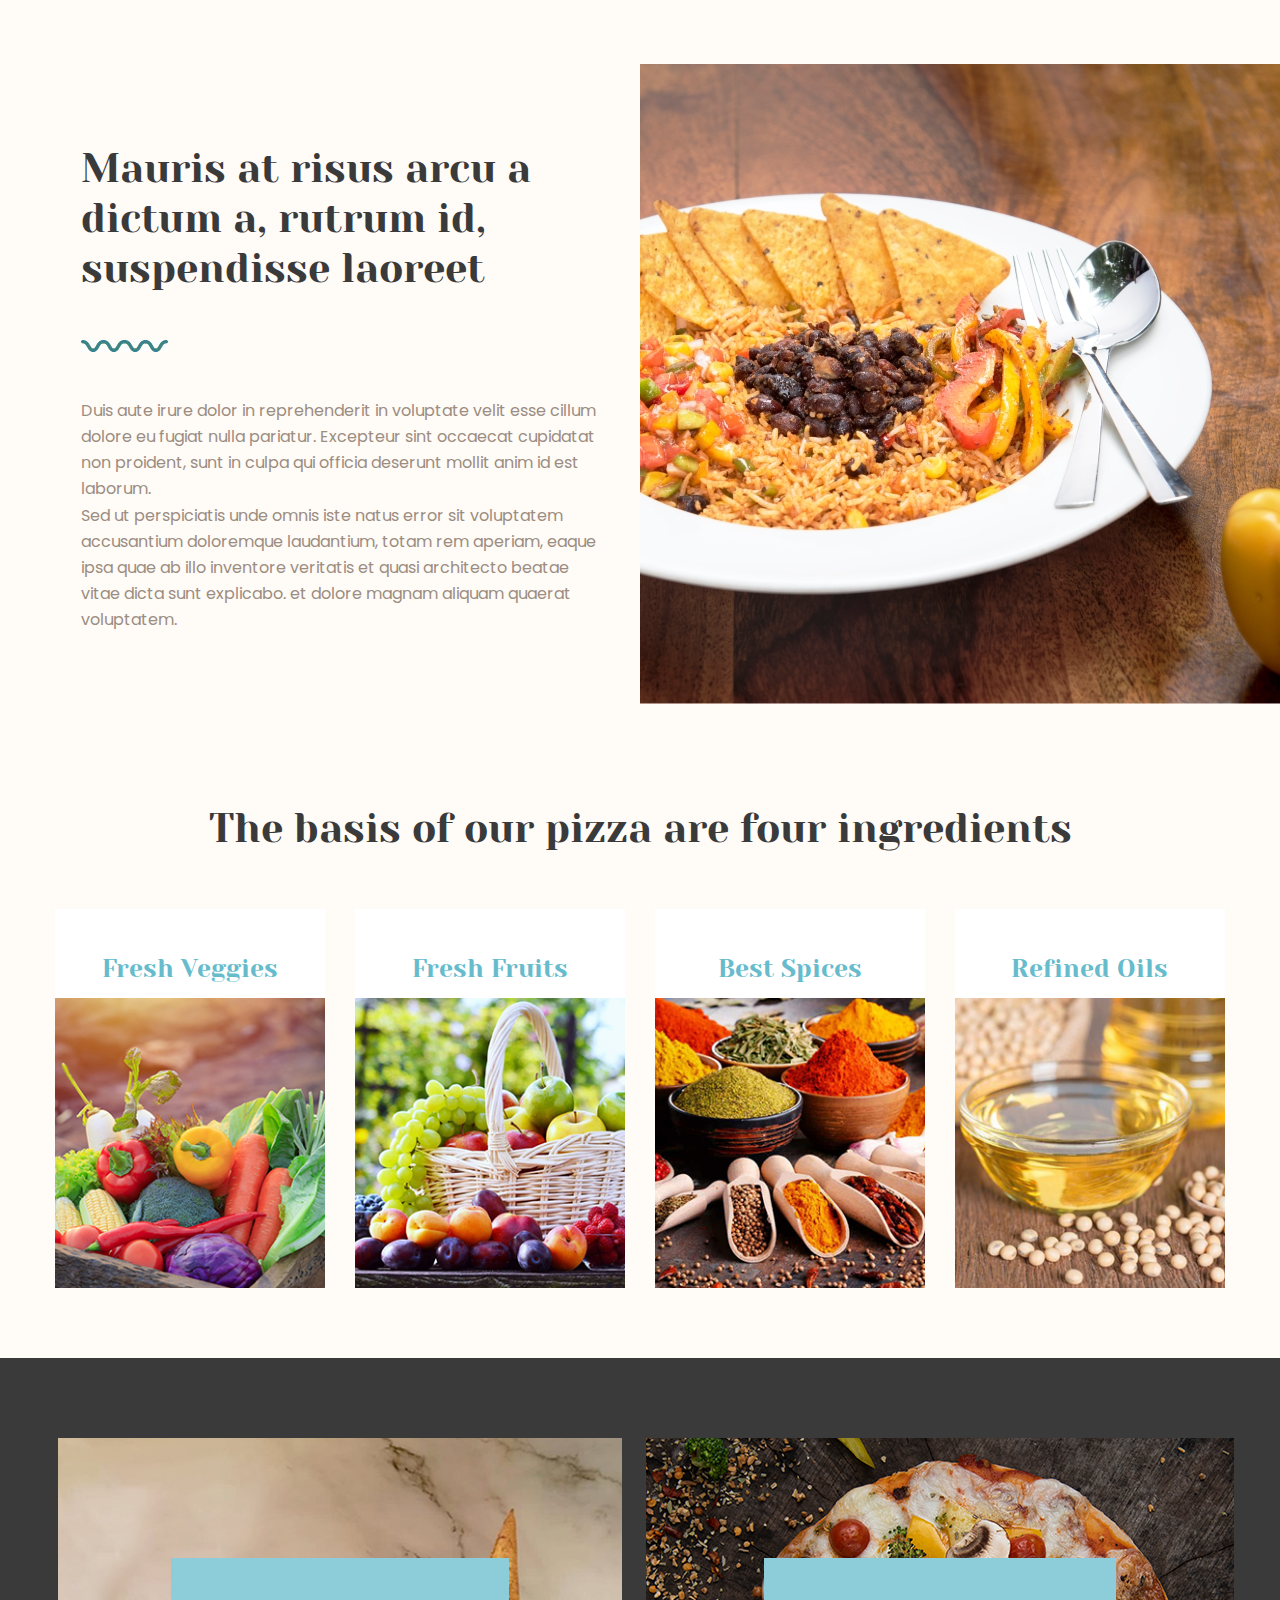
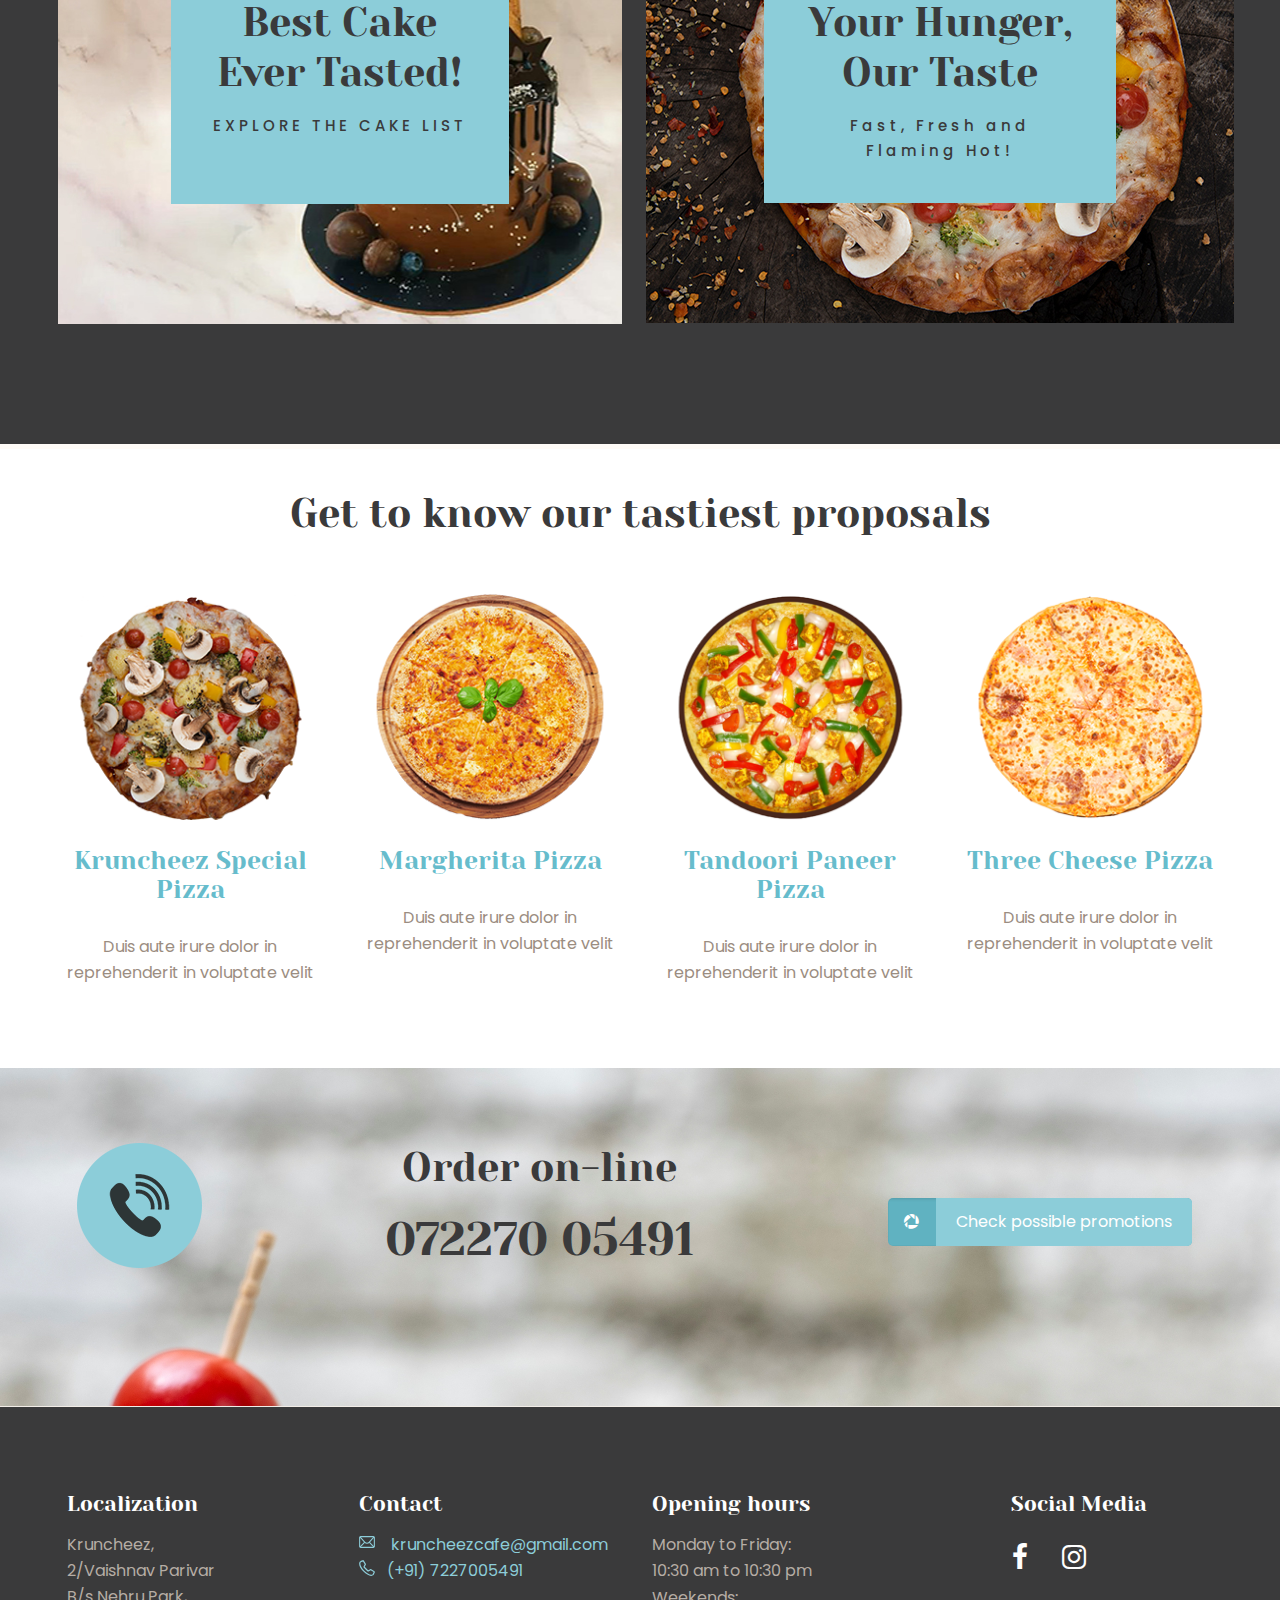
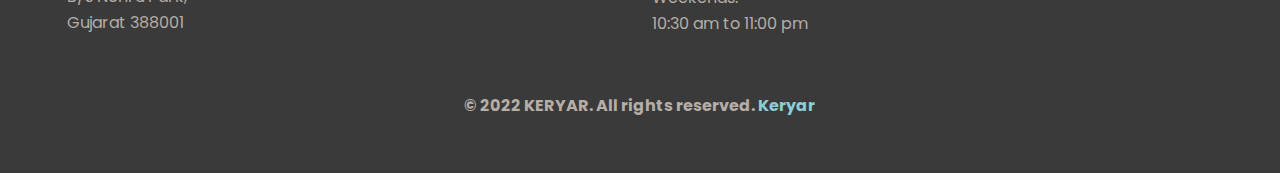
==== commit 0d26e135: "Index and contact page changes" ====
--- a/index.html
+++ b/index.html
@@ -463,14 +463,12 @@
                         <aside class="widget_text widget widget_custom_html">
                             <h4>Contact</h4>
                             <div class="textwidget custom-html-widget">
-                                <p>
-                                    Dharmadutt Thakker
-                                </p>
-                                <img class="filter-green" src="assets/svgs/message.svg" style="width: 16px">&nbsp;&nbsp;|
-
-                                <a href="mailto: kruncheezcafe@gmail.com"><span id="Connect">&nbsp;kruncheezcafe@gmail.com</span></a>
-                                <br> <img class="filter-green" src="assets/svgs/phone.svg" style="width: 16px">&nbsp;&nbsp;|<a href="tel:+917227005491">&nbsp;(+91) 7227005491 </a>
-
+                                
+                                <img class="filter-green" src="assets/svgs/mail.svg" style="width: 16px">&nbsp;&nbsp;
+                                
+                                    <a href="mailto: kruncheezcafe@gmail.com"><span id="Connect">&nbsp;kruncheezcafe@gmail.com</span></a>
+                                    <br> <img class="filter-green" src="assets/svgs/call.svg" style="width: 16px">&nbsp;&nbsp;<a href="tel:+917227005491">&nbsp;(+91) 7227005491 </a>
+                                
                             </div>
                         </aside>
                     </div>
@@ -494,7 +492,7 @@
                             <h4>Social Media</h4>
                             <div class="textwidget custom-html-widget">
                                 <p style="font-size: 28px; line-height: 28px">
-                                    <a href="https://www.facebook.com/kruncheezcafe" target="_blank"><i class="fa fa-facebook circle"></i></a><a href="#"><i class="fa fa-google-plus circle"></i></a>
+                                    <a href="https://www.facebook.com/kruncheezcafe" target="_blank" style="margin-left: -65px"><i class="fa fa-facebook circle"></i></a>
                                     <a href="https://www.instagram.com/kruncheezcafe" target="_blank"><i class="fa fa-instagram circle"></i></a>
                                 </p>
                             </div>
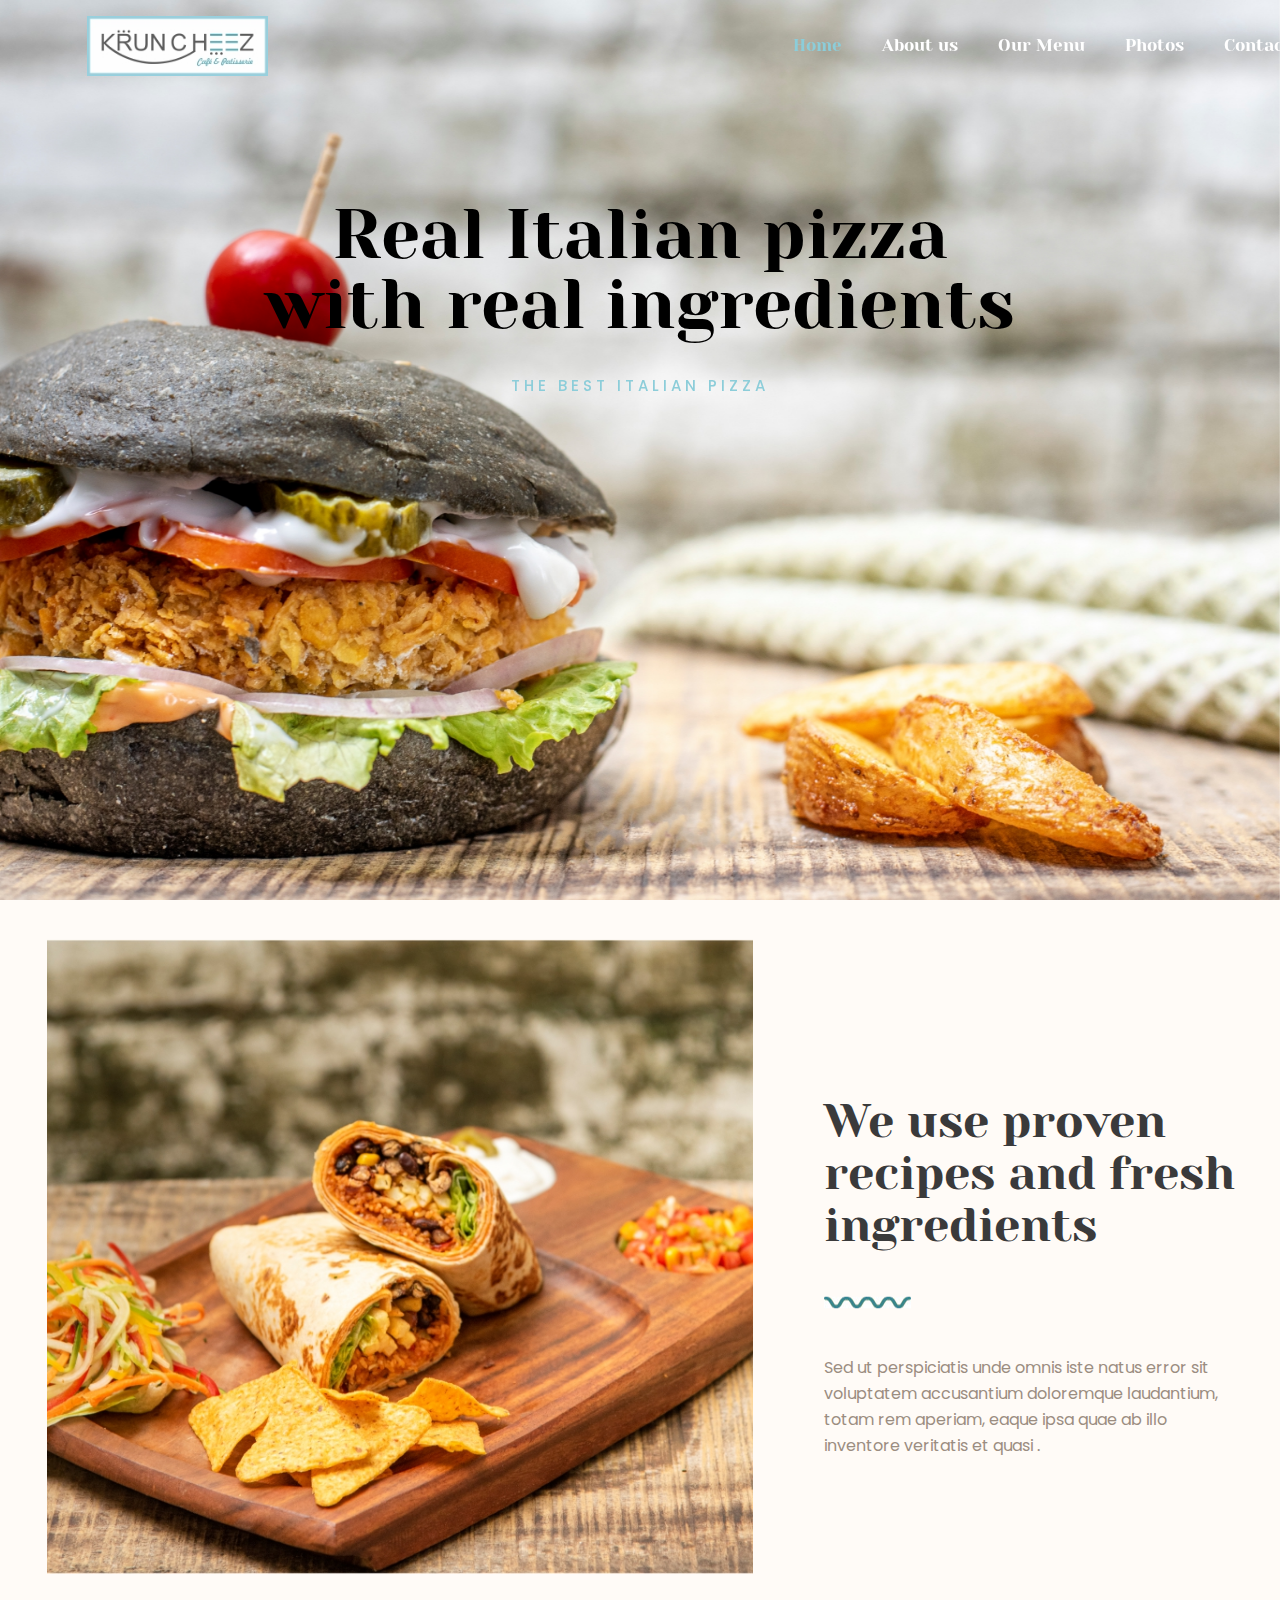
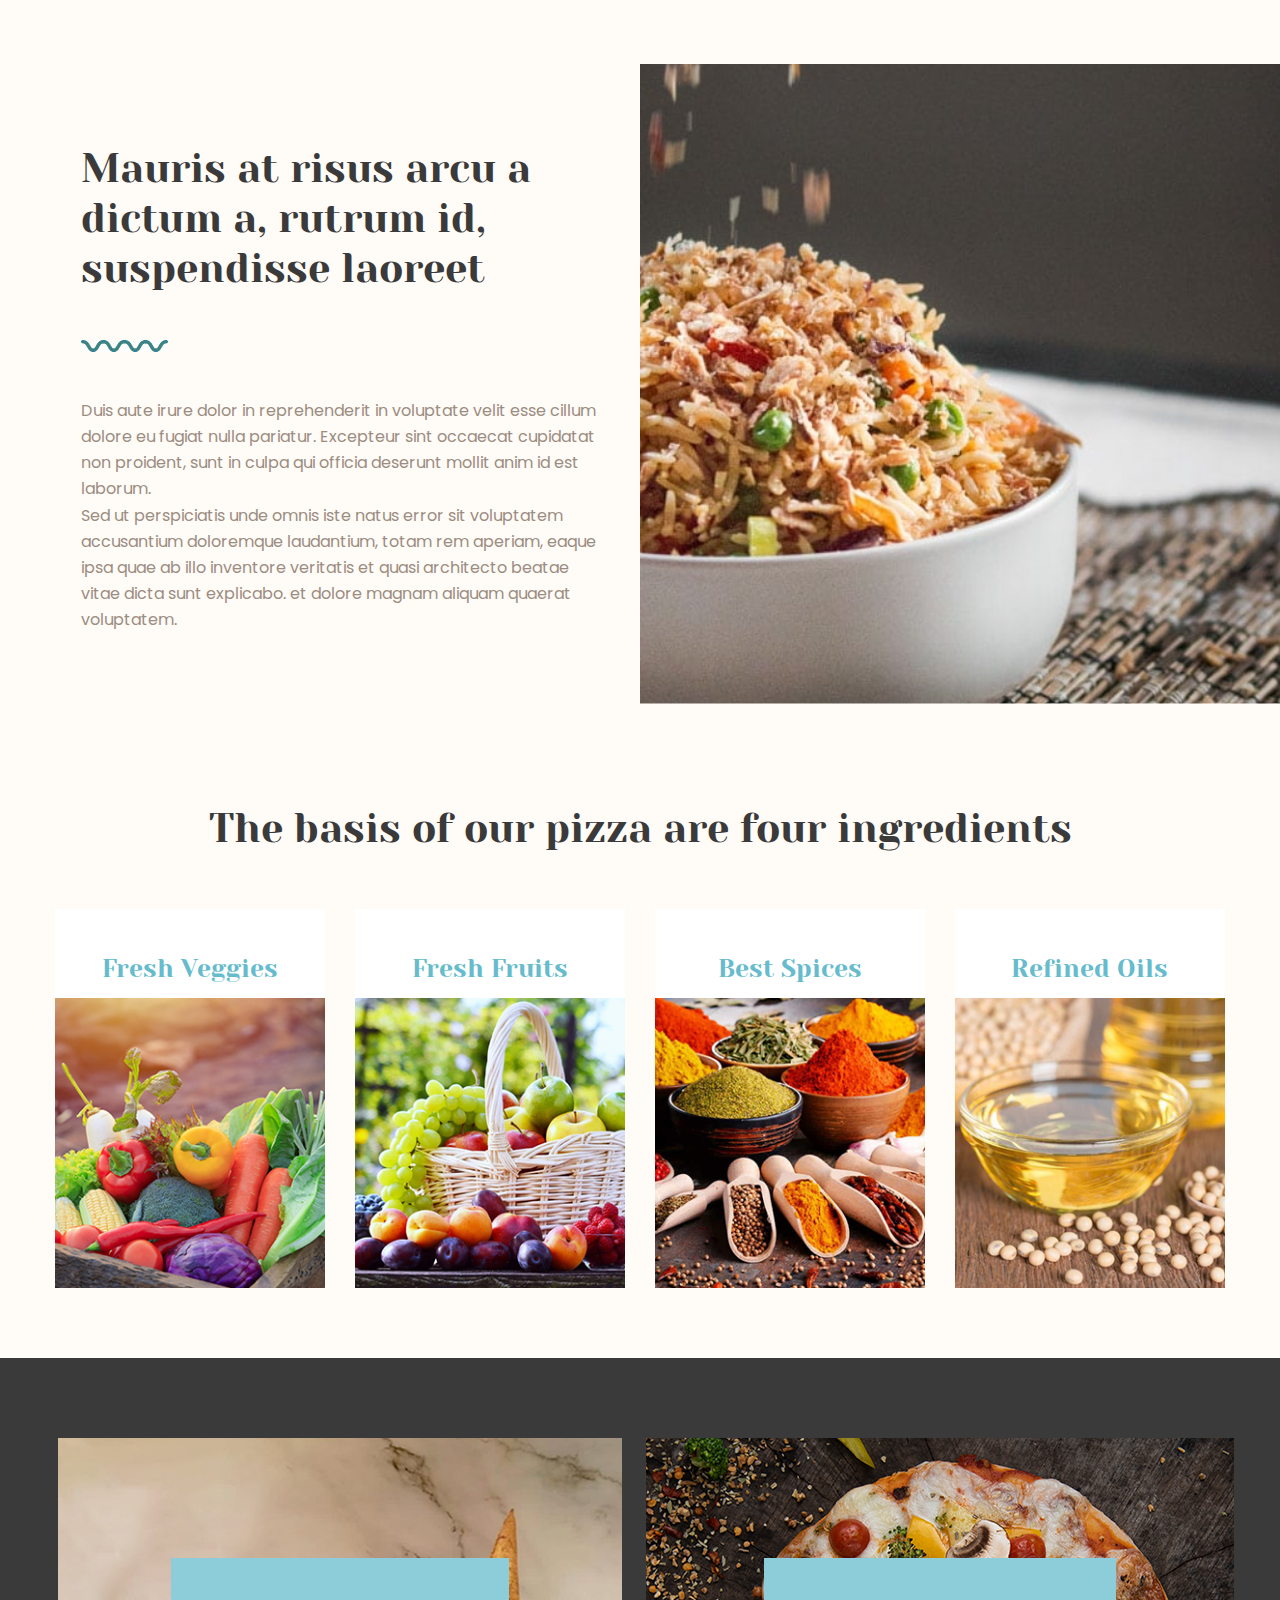
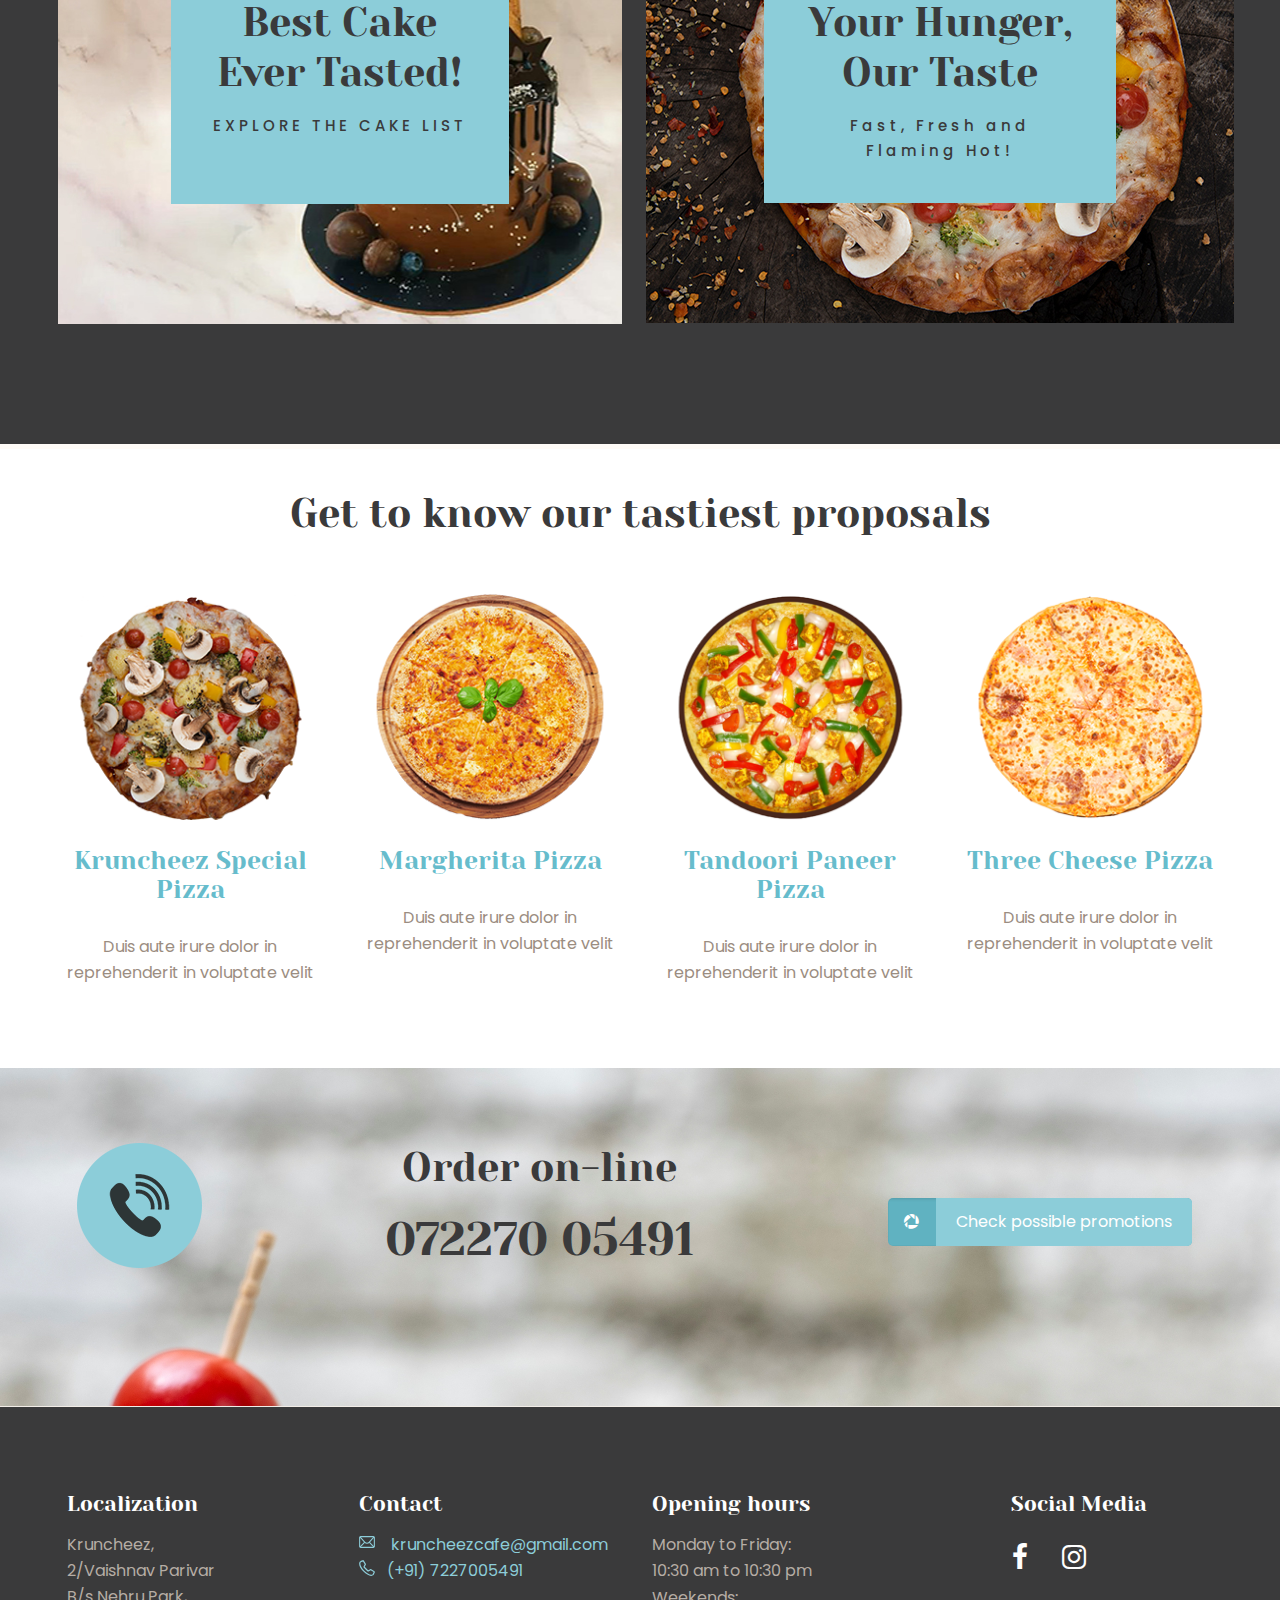
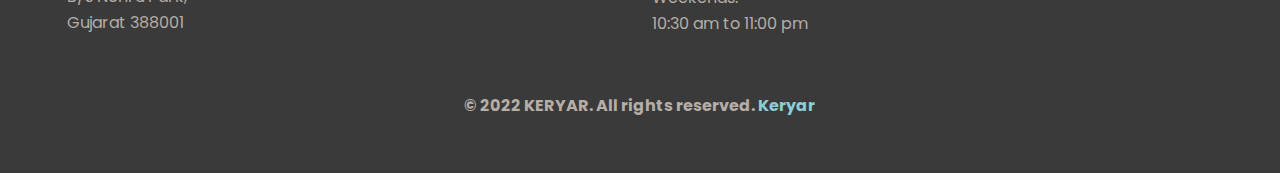
==== commit cb73ec99: "all" ====
--- a/index.html
+++ b/index.html
@@ -153,7 +153,7 @@
                                 </div>
                             </div>
                         </div>
-                        <div class="section mcb-section highlight-left" style="padding-top:0px; padding-bottom:0px;background-image:url(assets/images/960X667.jpg); background-repeat:no-repeat; background-position:right bottom">
+                        <div class="section mcb-section highlight-left" style="padding-top:0px; padding-bottom:0px;background-image:url(assets/images/h2.jpg); background-repeat:no-repeat; background-position:right bottom">
                             <div class="section_wrapper mcb-section-inner">
                                 <div class="wrap mcb-wrap one-second valign-middle clearfix" style="padding:80px 3% 30px">
                                     <div class="mcb-wrap-inner">
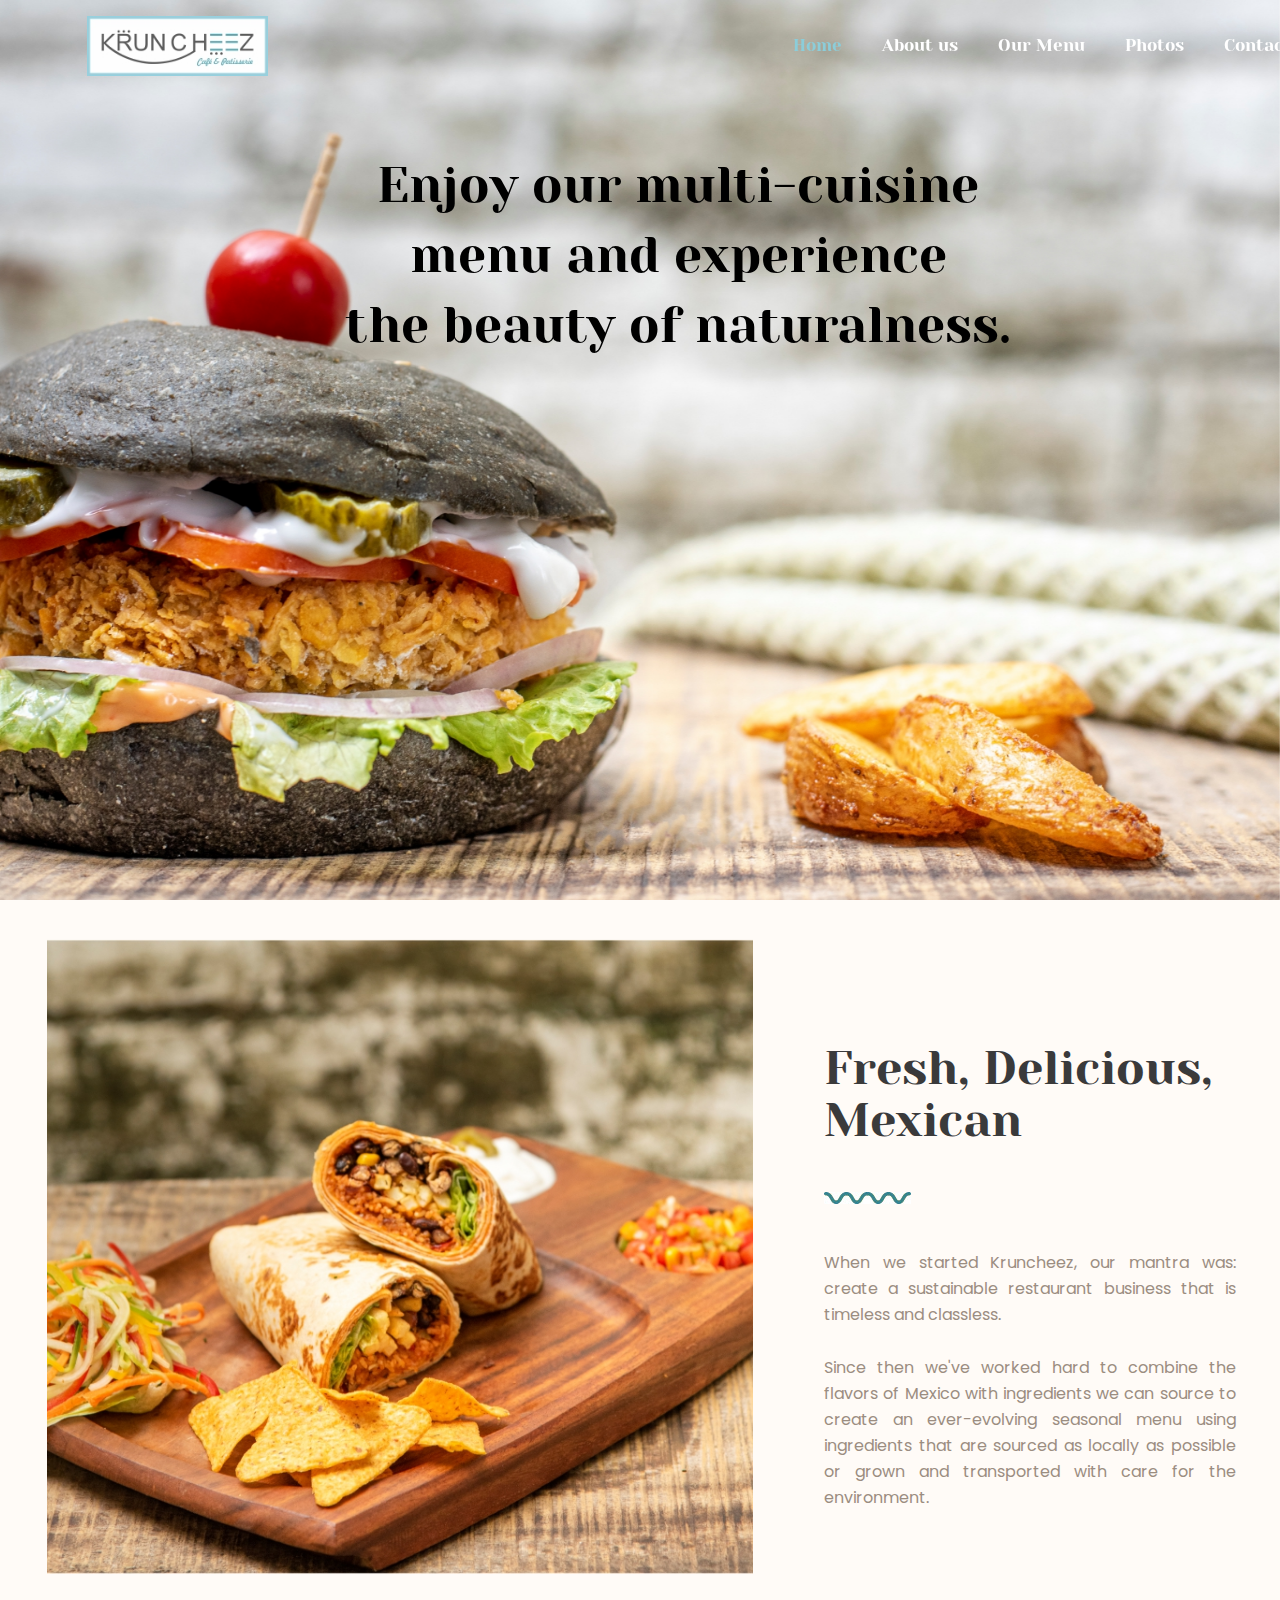
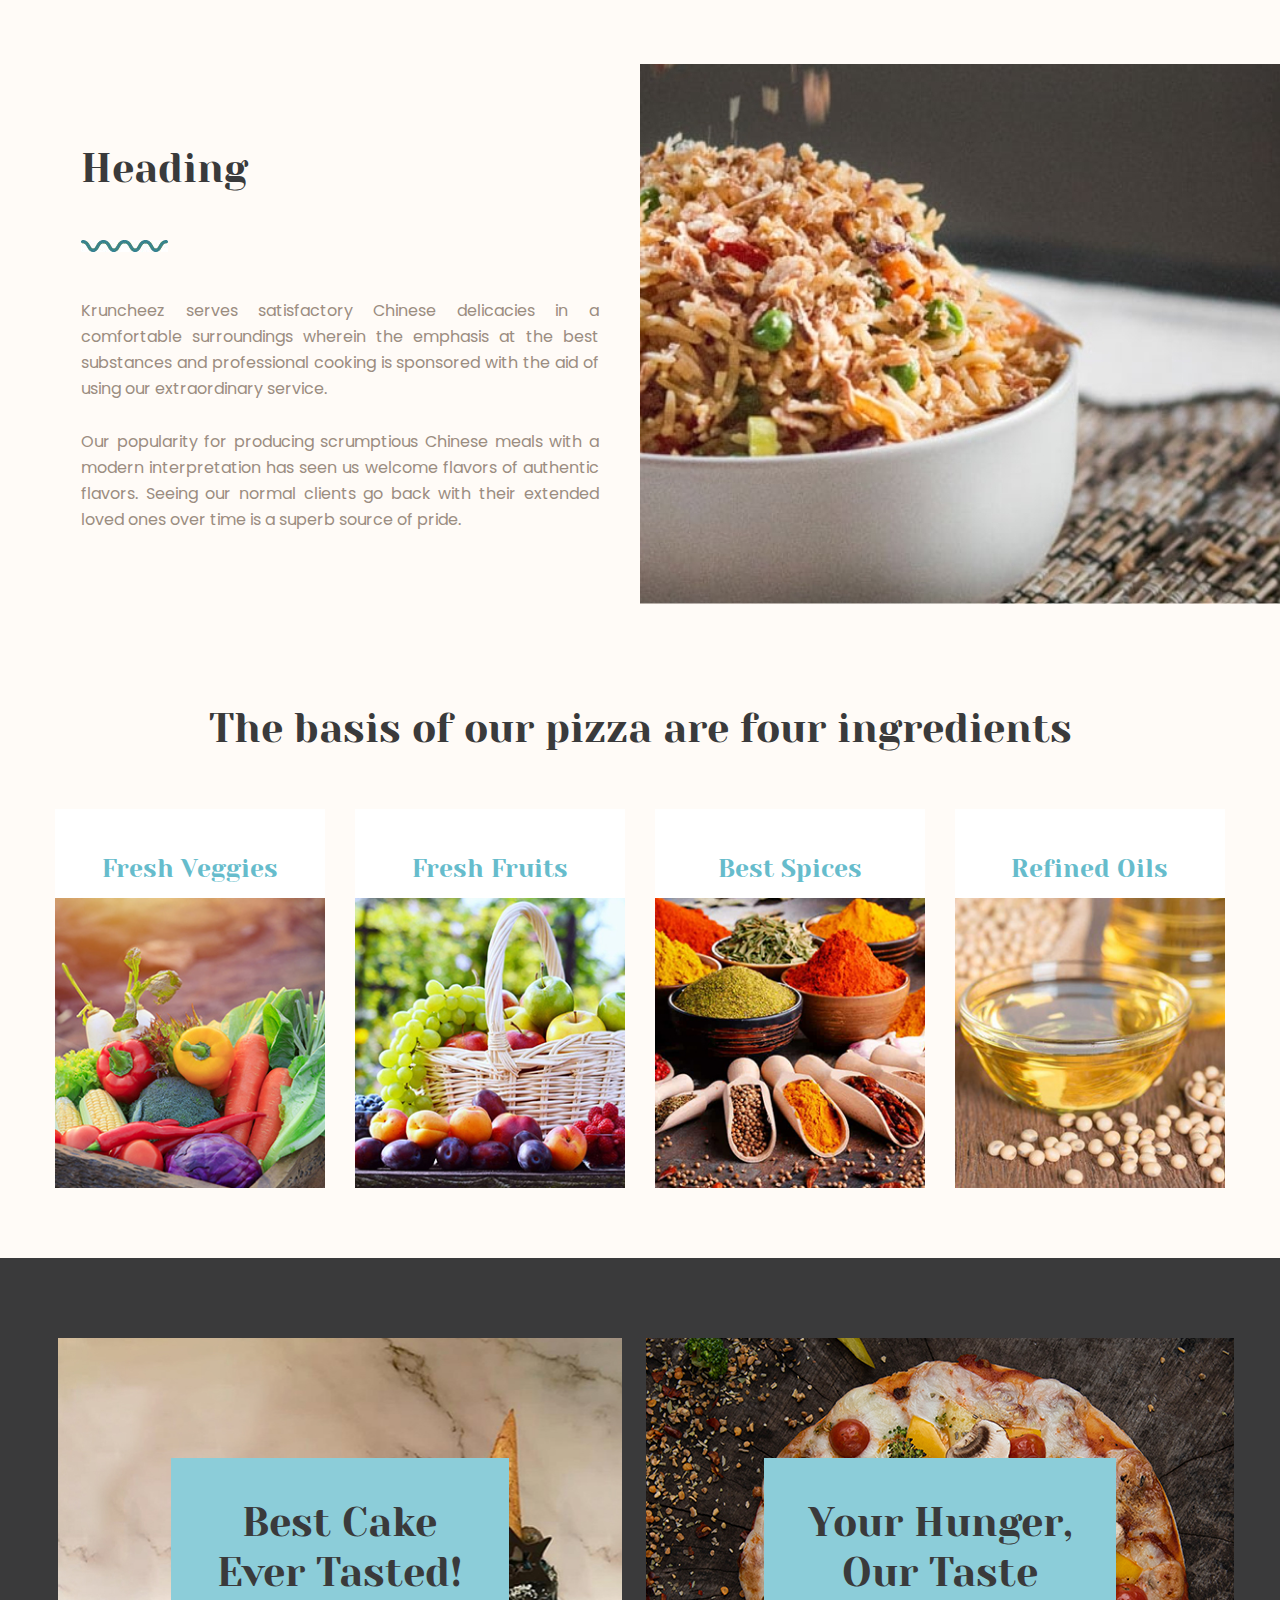
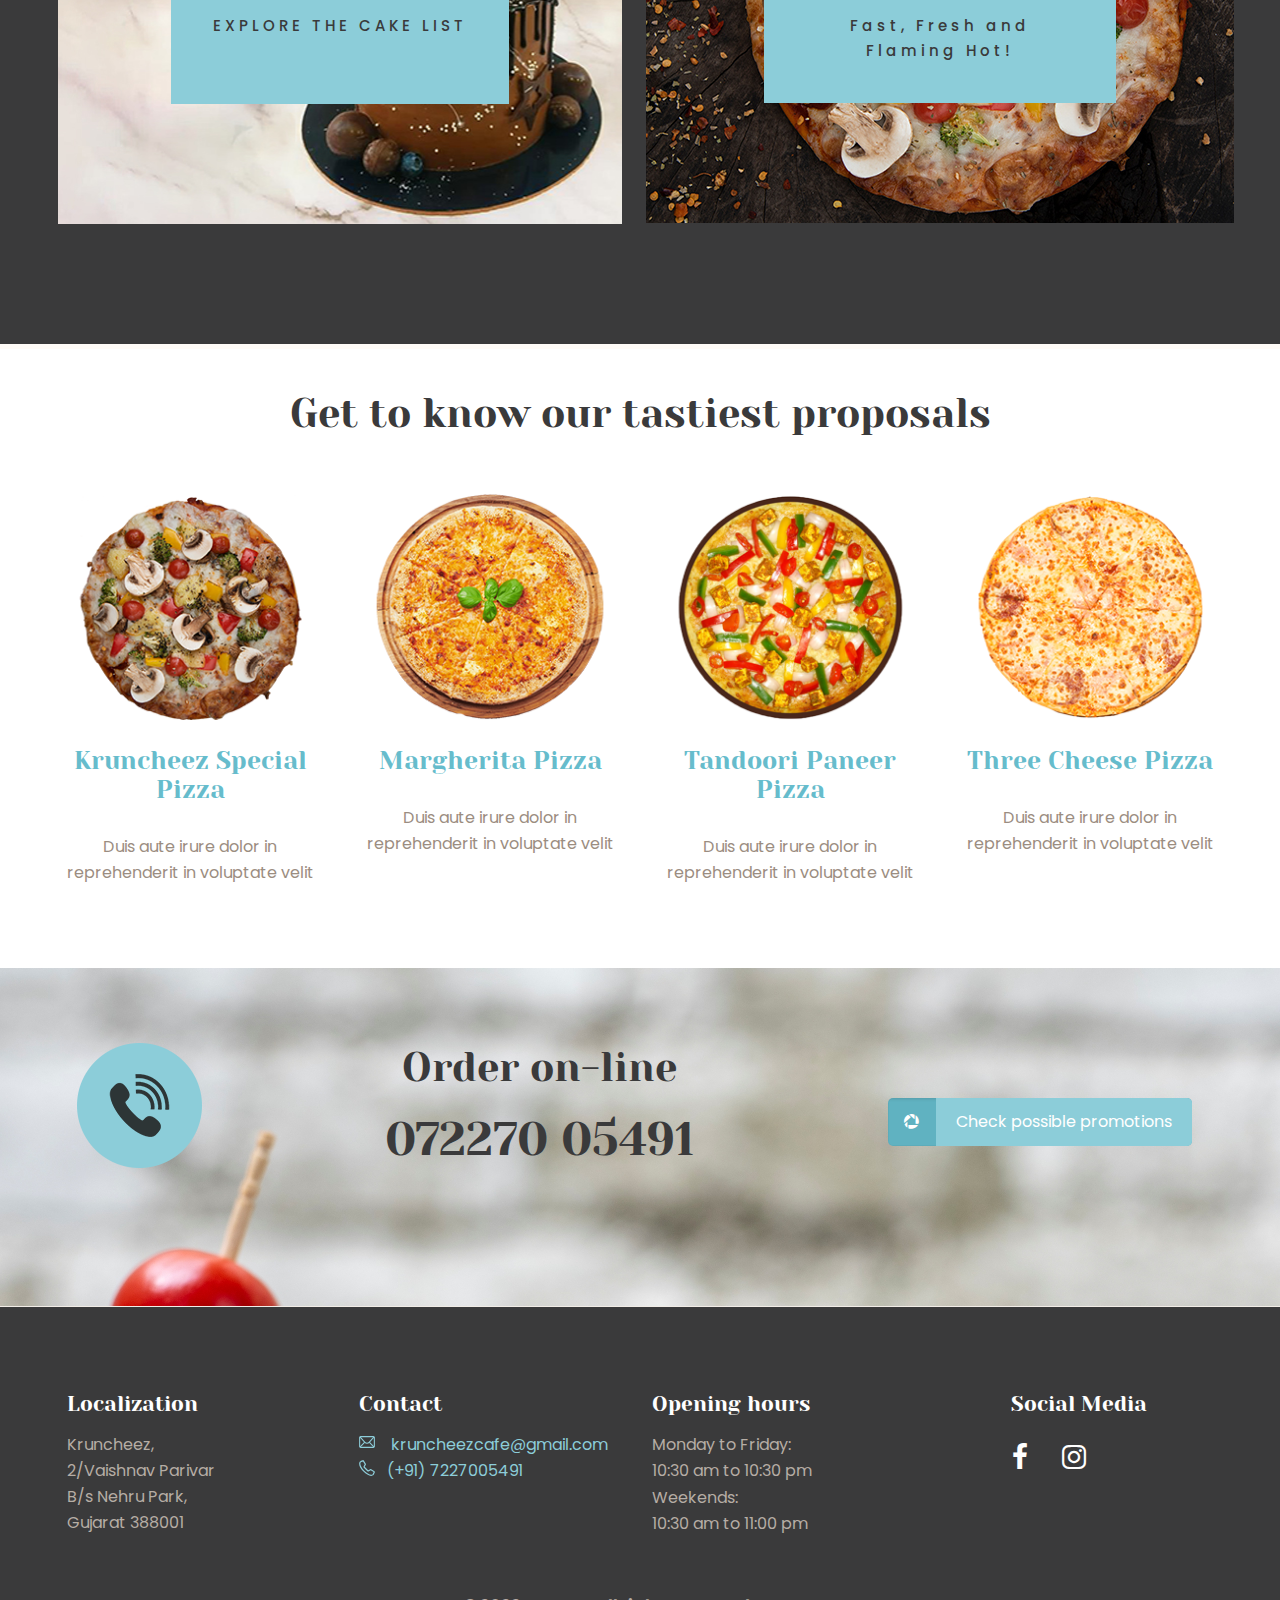
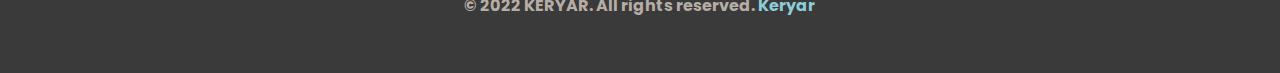
==== commit 16a6d2a2: "Home Page Content Change" ====
--- a/index.html
+++ b/index.html
@@ -91,17 +91,16 @@
                                 <li data-index="rs-1" data-transition="fade" data-slotamount="default" data-hideafterloop="0" data-hideslideonmobile="off" data-easein="default" data-easeout="default" data-masterspeed="300" data-rotate="0" data-saveperformance="off" data-title="Slide"
                                     data-param1="" data-param2="" data-param3="" data-param4="" data-param5="" data-param6="" data-param7="" data-param8="" data-param9="" data-param10="" data-description="">
                                     <img src="assets/images/1920X1100.jpg" title="1920X1100" width="1920" height="907" data-bgposition="center center" data-bgfit="cover" data-bgrepeat="no-repeat" class="rev-slidebg">
-                                    <div class="tp-caption tp-resizeme" id="slide-1-layer-1" data-x="center" data-hoffset="" data-y="200" data-width="['auto']" data-height="['auto']" data-type="text" data-responsive_offset="on" data-frames='[{"delay":150,"speed":800,"frame":"0","from":"y:50px;opacity:0;","to":"o:1;","ease":"Power3.easeInOut"},{"delay":"wait","speed":300,"frame":"999","to":"opacity:0;","ease":"Power3.easeInOut"}]'
-                                        data-textAlign="['center','center','center','center']" data-paddingtop="[0,0,0,0]" data-paddingright="[0,0,0,0]" data-paddingbottom="[0,0,0,0]" data-paddingleft="[0,0,0,0]" style="z-index: 5; text-align:center; white-space: nowrap; font-size: 70px; line-height: 70px; font-weight: 400; color:#000; letter-spacing: 0px;font-family:Yeseva One">
-                                        Real Italian pizza
+                                    <div class="tp-caption tp-resizeme" id="slide-1-layer-1" data-x="325" data-hoffset="" data-y="150" data-width="['auto']" data-height="['auto']" data-type="text" data-responsive_offset="on" data-frames='[{"delay":150,"speed":800,"frame":"0","from":"y:50px;opacity:0;","to":"o:1;","ease":"Power3.easeInOut"},{"delay":"wait","speed":300,"frame":"999","to":"opacity:0;","ease":"Power3.easeInOut"}]'
+                                        data-textAlign="['center','center','center','center']" data-paddingtop="[0,0,0,0]" data-paddingright="[0,0,0,0]" data-paddingbottom="[0,0,0,0]" data-paddingleft="[0,0,0,0]" style="z-index: 5; text-align:center; white-space: nowrap; font-size: 50px; line-height: 70px; font-weight: 400; color:#000; letter-spacing: 0px;font-family:Yeseva One">
+                                        Enjoy our multi-cuisine  
                                         <span style="text-align:center">
-                                        <br> with real ingredients
+                                        <br> menu and experience
+                                        <span style="text-align:center">
+                                        <br>the beauty of naturalness.
                                     </span>
                                     </div>
-                                    <div class="tp-caption tp-resizeme" id="slide-1-layer-2" data-x="center" data-hoffset="" data-y="376" data-width="['auto']" data-height="['auto']" data-type="text" data-responsive_offset="on" data-frames='[{"delay":250,"speed":800,"frame":"0","from":"y:50px;opacity:0;","to":"o:1;","ease":"Power3.easeInOut"},{"delay":"wait","speed":300,"frame":"999","to":"opacity:0;","ease":"Power3.easeInOut"}]'
-                                        data-textAlign="['inherit','inherit','inherit','inherit']" data-paddingtop="[0,0,0,0]" data-paddingright="[0,0,0,0]" data-paddingbottom="[0,0,0,0]" data-paddingleft="[0,0,0,0]" style="z-index: 6; white-space: nowrap; font-size: 15px; line-height: 20px; font-weight: 500; color:#8ccdd9; letter-spacing: 4px;font-family:Poppins">
-                                        THE BEST ITALIAN PIZZA
-                                    </div>
+                                    
 
                                 </li>
                             </ul>
@@ -132,7 +131,7 @@
                                     <div class="mcb-wrap-inner" style="margin-top: 15px">
                                         <div class="column mcb-column one column_column  column-margin-30px">
                                             <div class="column_attr clearfix">
-                                                <h1>We use proven recipes and fresh ingredients</h1>
+                                                <h1>Fresh, Delicious, Mexican</h1>
                                                 <hr class="no_line" style="margin:0 auto 30px">
                                                 <div class="image_frame image_item no_link scale-with-grid alignnone no_border">
                                                     <div class="image_wrapper">
@@ -140,11 +139,12 @@
                                                     </div>
                                                 </div>
                                                 <hr class="no_line" style="margin:0 auto 45px">
-                                                <p>
-
-                                                </p>
-                                                <p>
-                                                    Sed ut perspiciatis unde omnis iste natus error sit voluptatem accusantium doloremque laudantium, totam rem aperiam, eaque ipsa quae ab illo inventore veritatis et quasi .
+                                                <p style="text-align: justify">
+                                                    When we started Kruncheez, our mantra was: create a sustainable restaurant business that is timeless and classless.
+                                                </p>
+                                                <br>
+                                                <p style="text-align: justify">
+                                                    Since then we've worked hard to combine the flavors of Mexico with ingredients we can source to create an ever-evolving seasonal menu using ingredients that are sourced as locally as possible or grown and transported with care for the environment. 
                                                 </p>
                                             </div>
                                         </div>
@@ -159,7 +159,7 @@
                                     <div class="mcb-wrap-inner">
                                         <div class="column mcb-column one column_column">
                                             <div class="column_attr clearfix">
-                                                <h2>Mauris at risus arcu a dictum a, rutrum id, suspendisse laoreet</h2>
+                                                <h2>Heading</h2>
                                                 <hr class="no_line" style="margin:0 auto 30px">
                                                 <div class="image_frame image_item no_link scale-with-grid alignnone no_border">
                                                     <div class="image_wrapper">
@@ -167,12 +167,14 @@
                                                     </div>
                                                 </div>
                                                 <hr class="no_line" style="margin:0 auto 45px">
-                                                <p>
-                                                    Duis aute irure dolor in reprehenderit in voluptate velit esse cillum dolore eu fugiat nulla pariatur. Excepteur sint occaecat cupidatat non proident, sunt in culpa qui officia deserunt mollit anim id est laborum.
-                                                </p>
-                                                <p>
-                                                    Sed ut perspiciatis unde omnis iste natus error sit voluptatem accusantium doloremque laudantium, totam rem aperiam, eaque ipsa quae ab illo inventore veritatis et quasi architecto beatae vitae dicta sunt explicabo. et dolore magnam aliquam quaerat voluptatem.
-                                                </p>
+                                                <p style="text-align: justify">
+                                                    Kruncheez serves satisfactory Chinese delicacies in a comfortable surroundings wherein the emphasis at the best substances and professional cooking is sponsored with the aid of using our extraordinary service.
+                                                </p>
+                                                <br>
+                                                <p style="text-align: justify">
+                                                    Our popularity for producing scrumptious Chinese meals with a modern interpretation has seen us welcome flavors of authentic flavors. Seeing our normal clients go back with their extended loved ones over time is a superb source of pride.
+                                                </p>
+                                                
                                             </div>
                                         </div>
                                     </div>
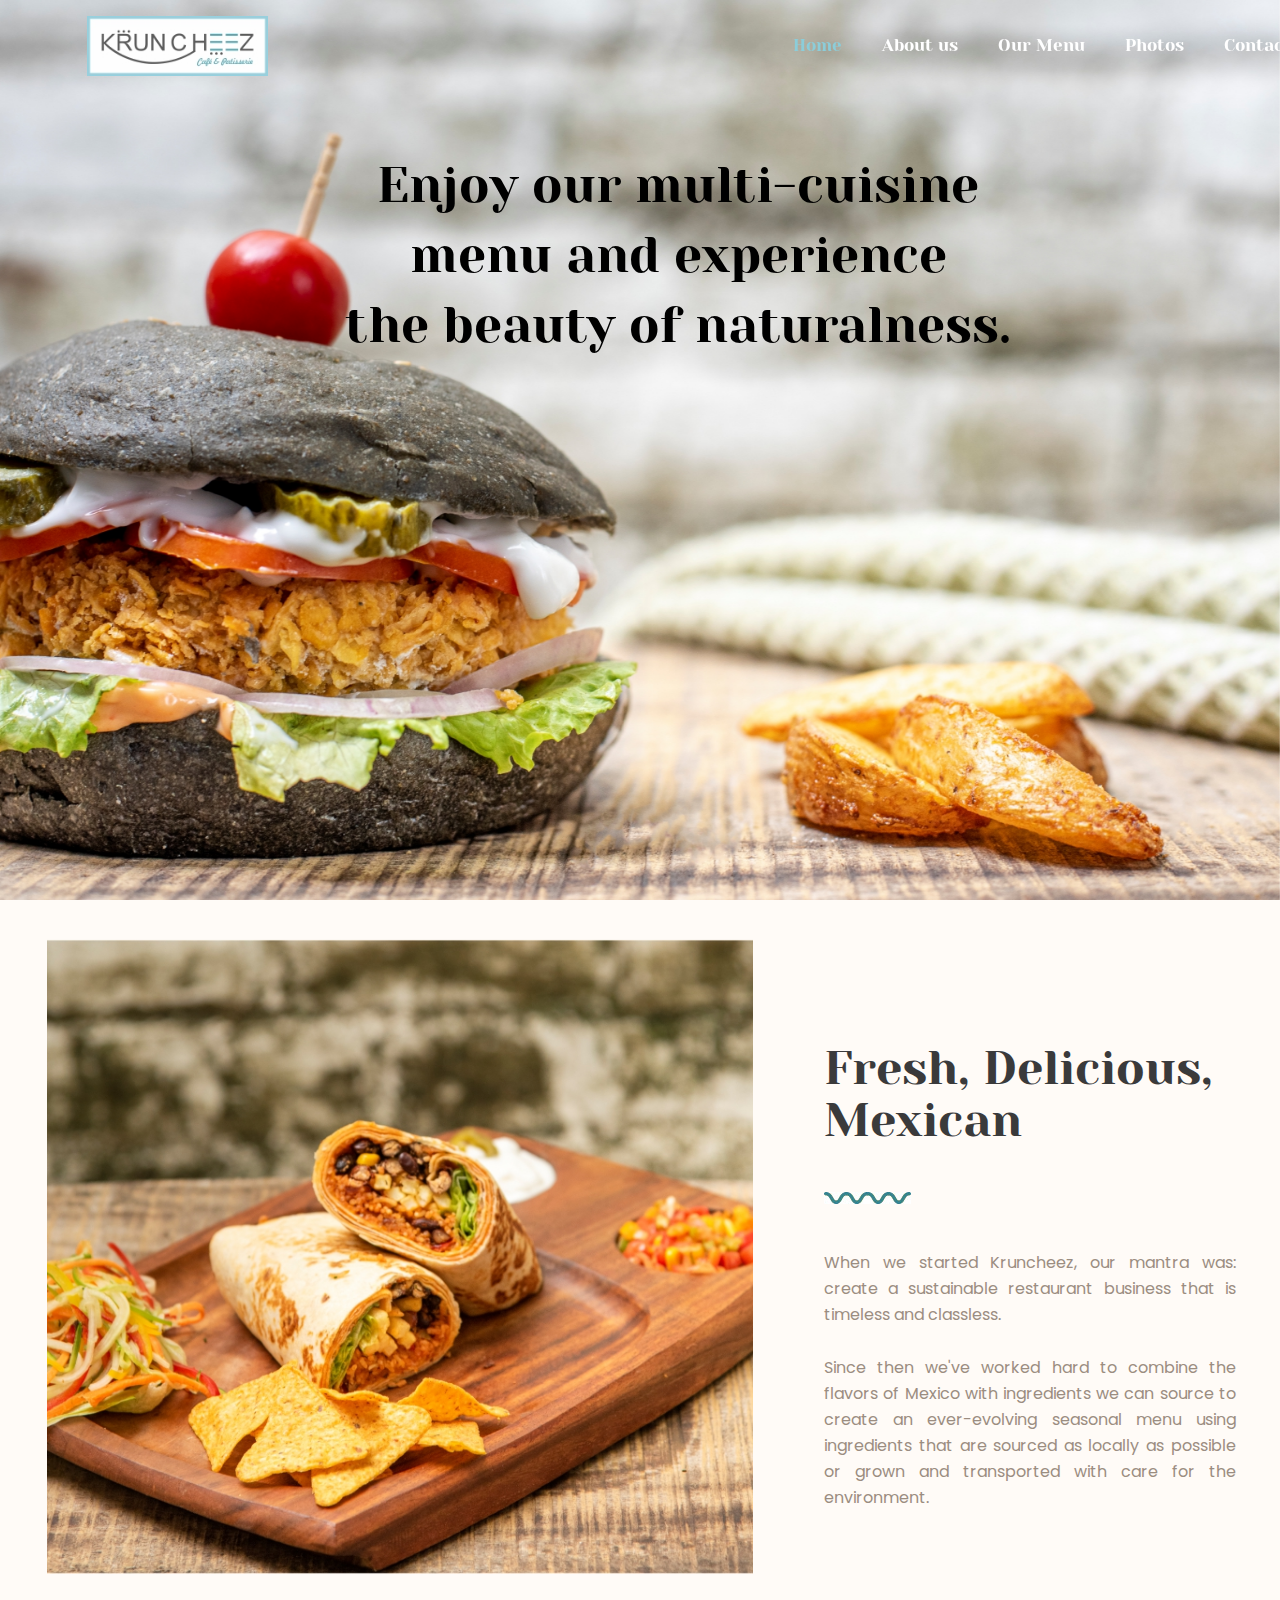
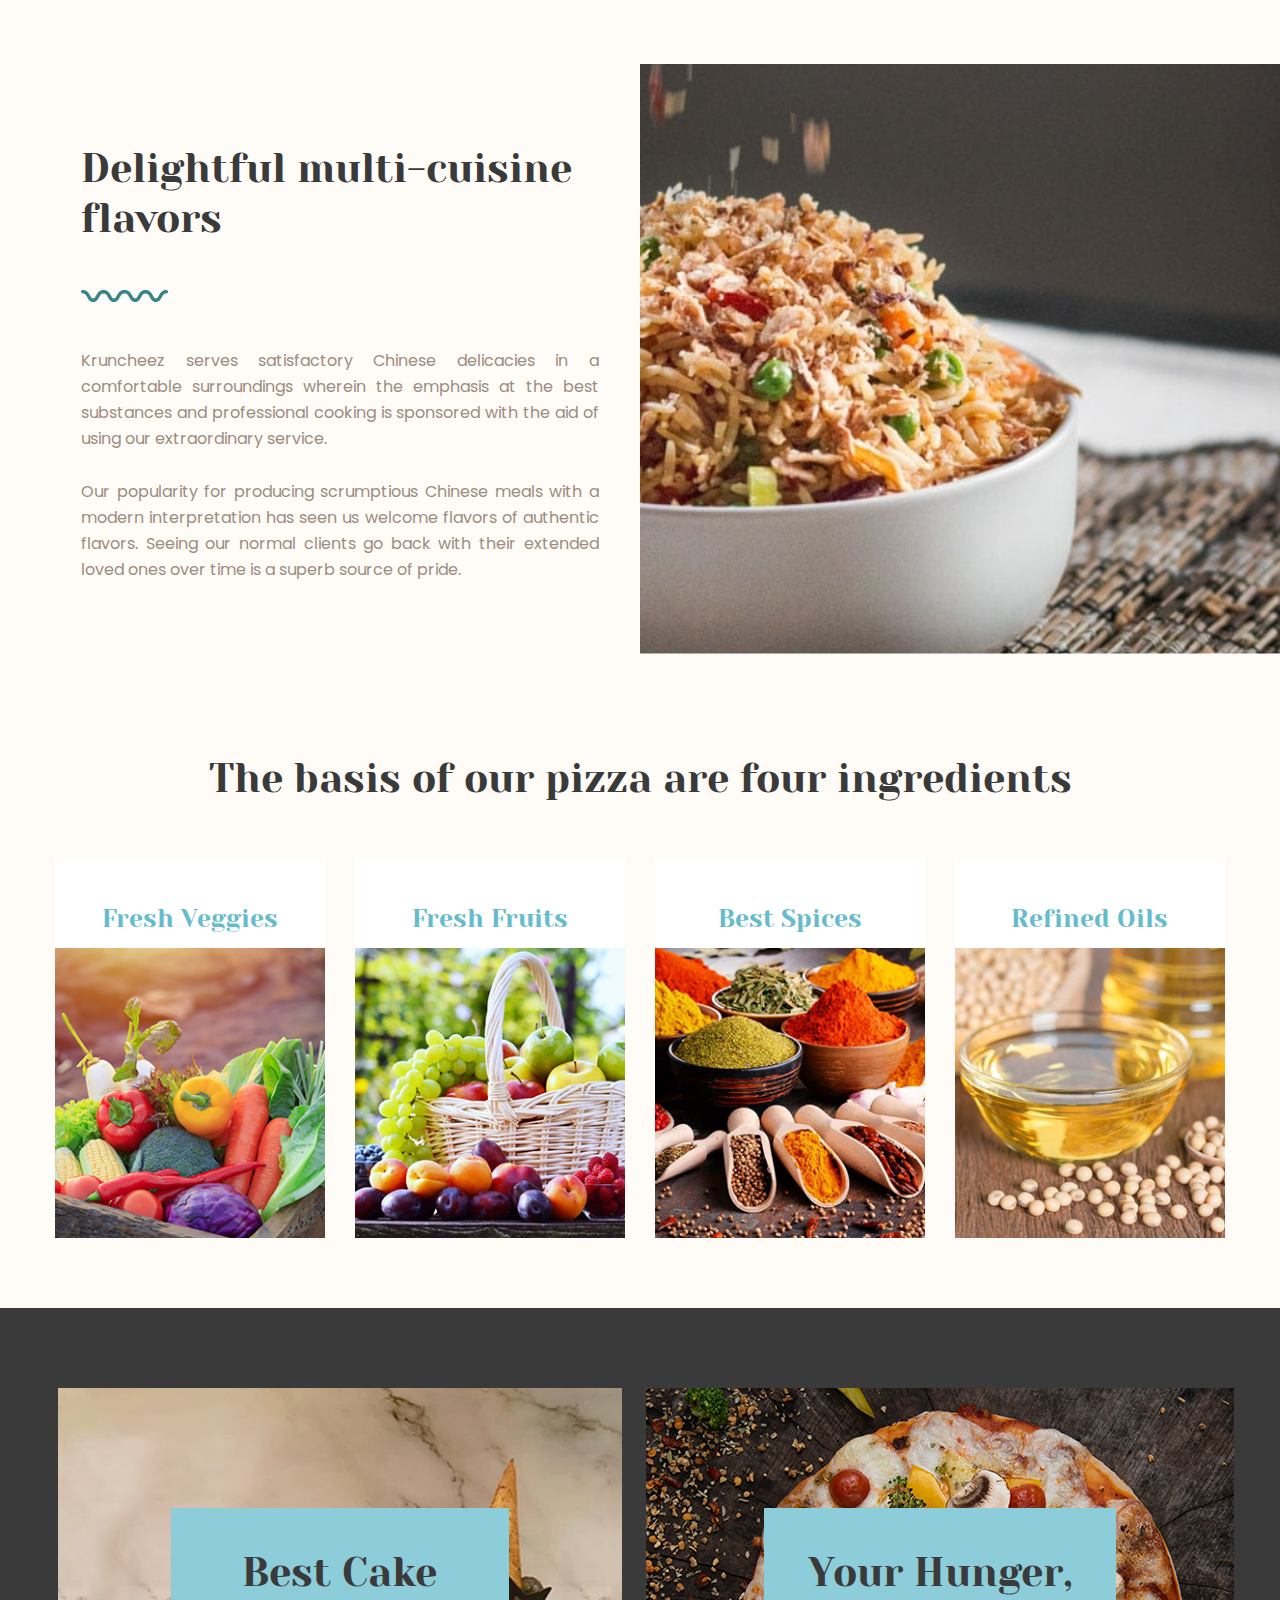
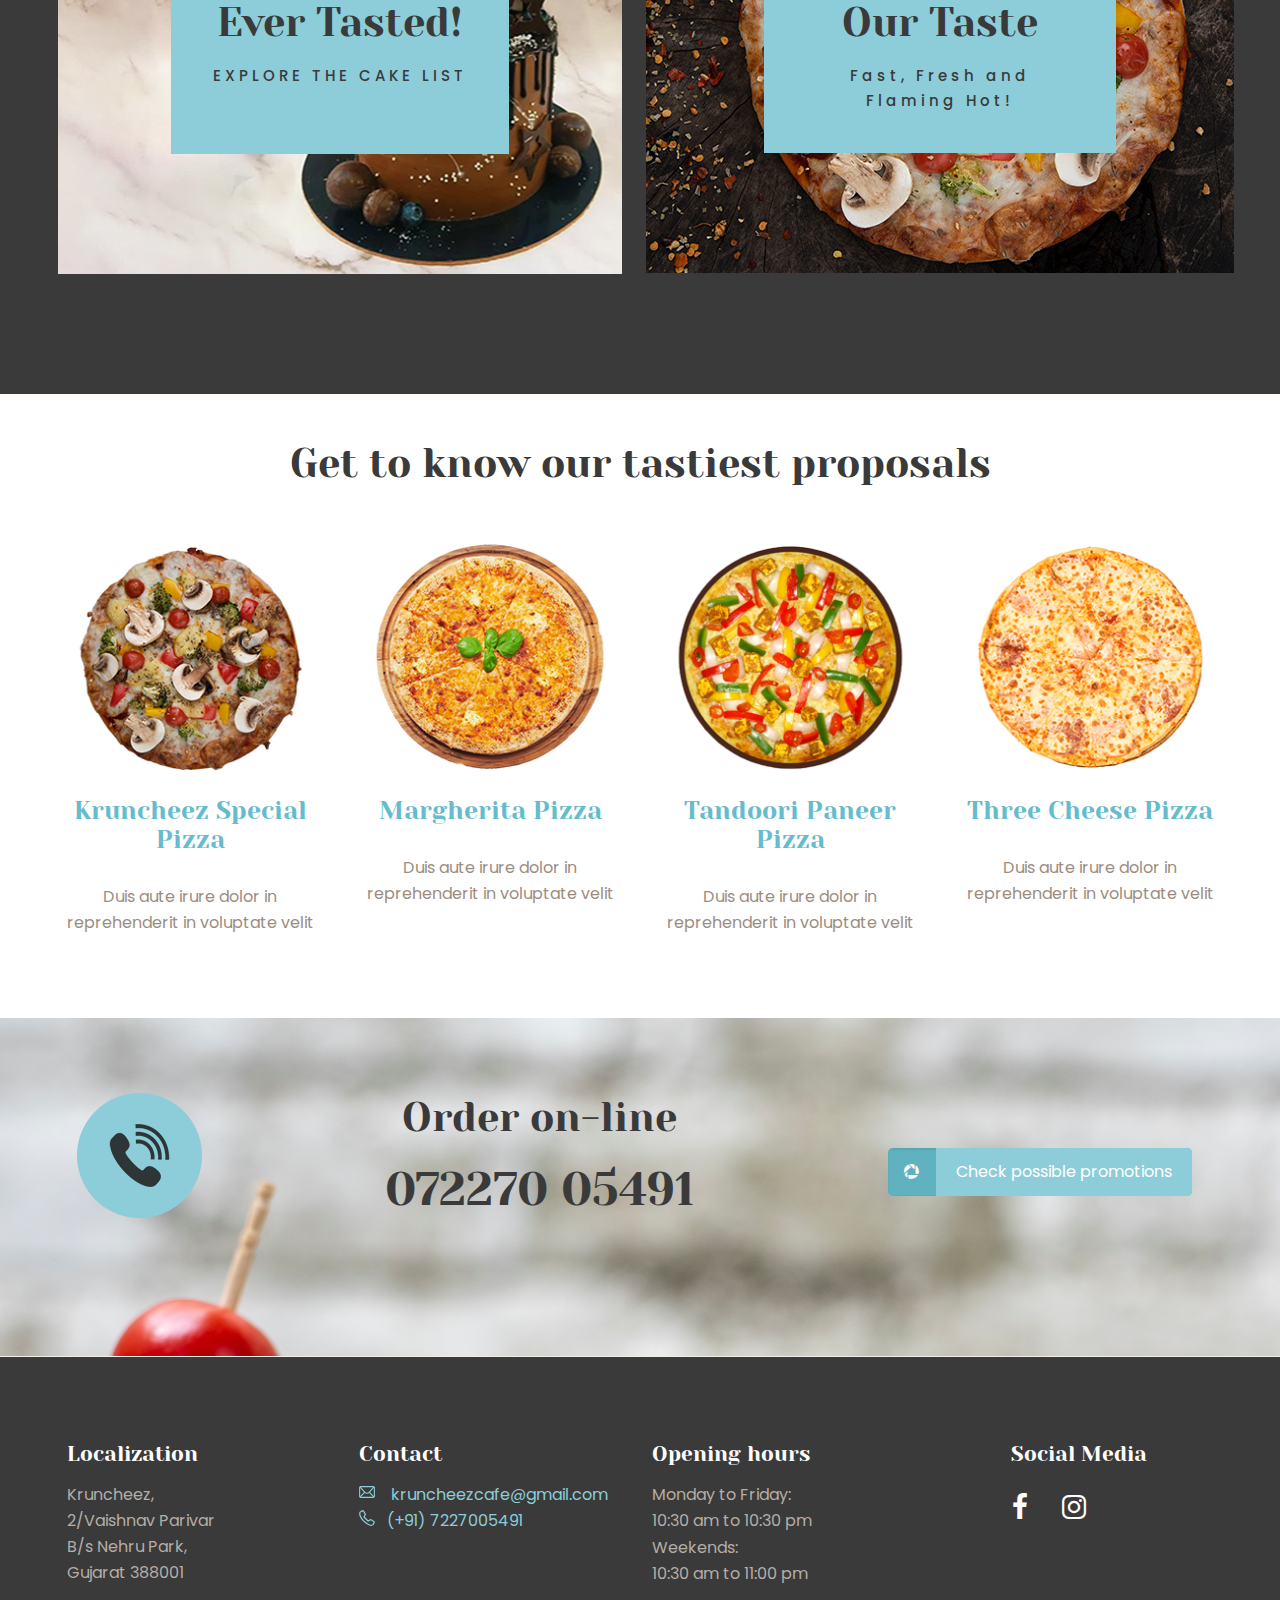
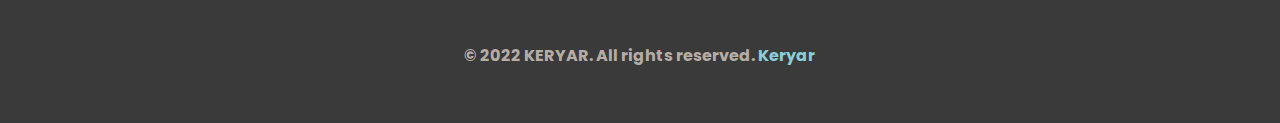
==== commit 4025d0f3: "Content Change" ====
--- a/index.html
+++ b/index.html
@@ -159,7 +159,7 @@
                                     <div class="mcb-wrap-inner">
                                         <div class="column mcb-column one column_column">
                                             <div class="column_attr clearfix">
-                                                <h2>Heading</h2>
+                                                <h2>Delightful multi-cuisine flavors</h2>
                                                 <hr class="no_line" style="margin:0 auto 30px">
                                                 <div class="image_frame image_item no_link scale-with-grid alignnone no_border">
                                                     <div class="image_wrapper">
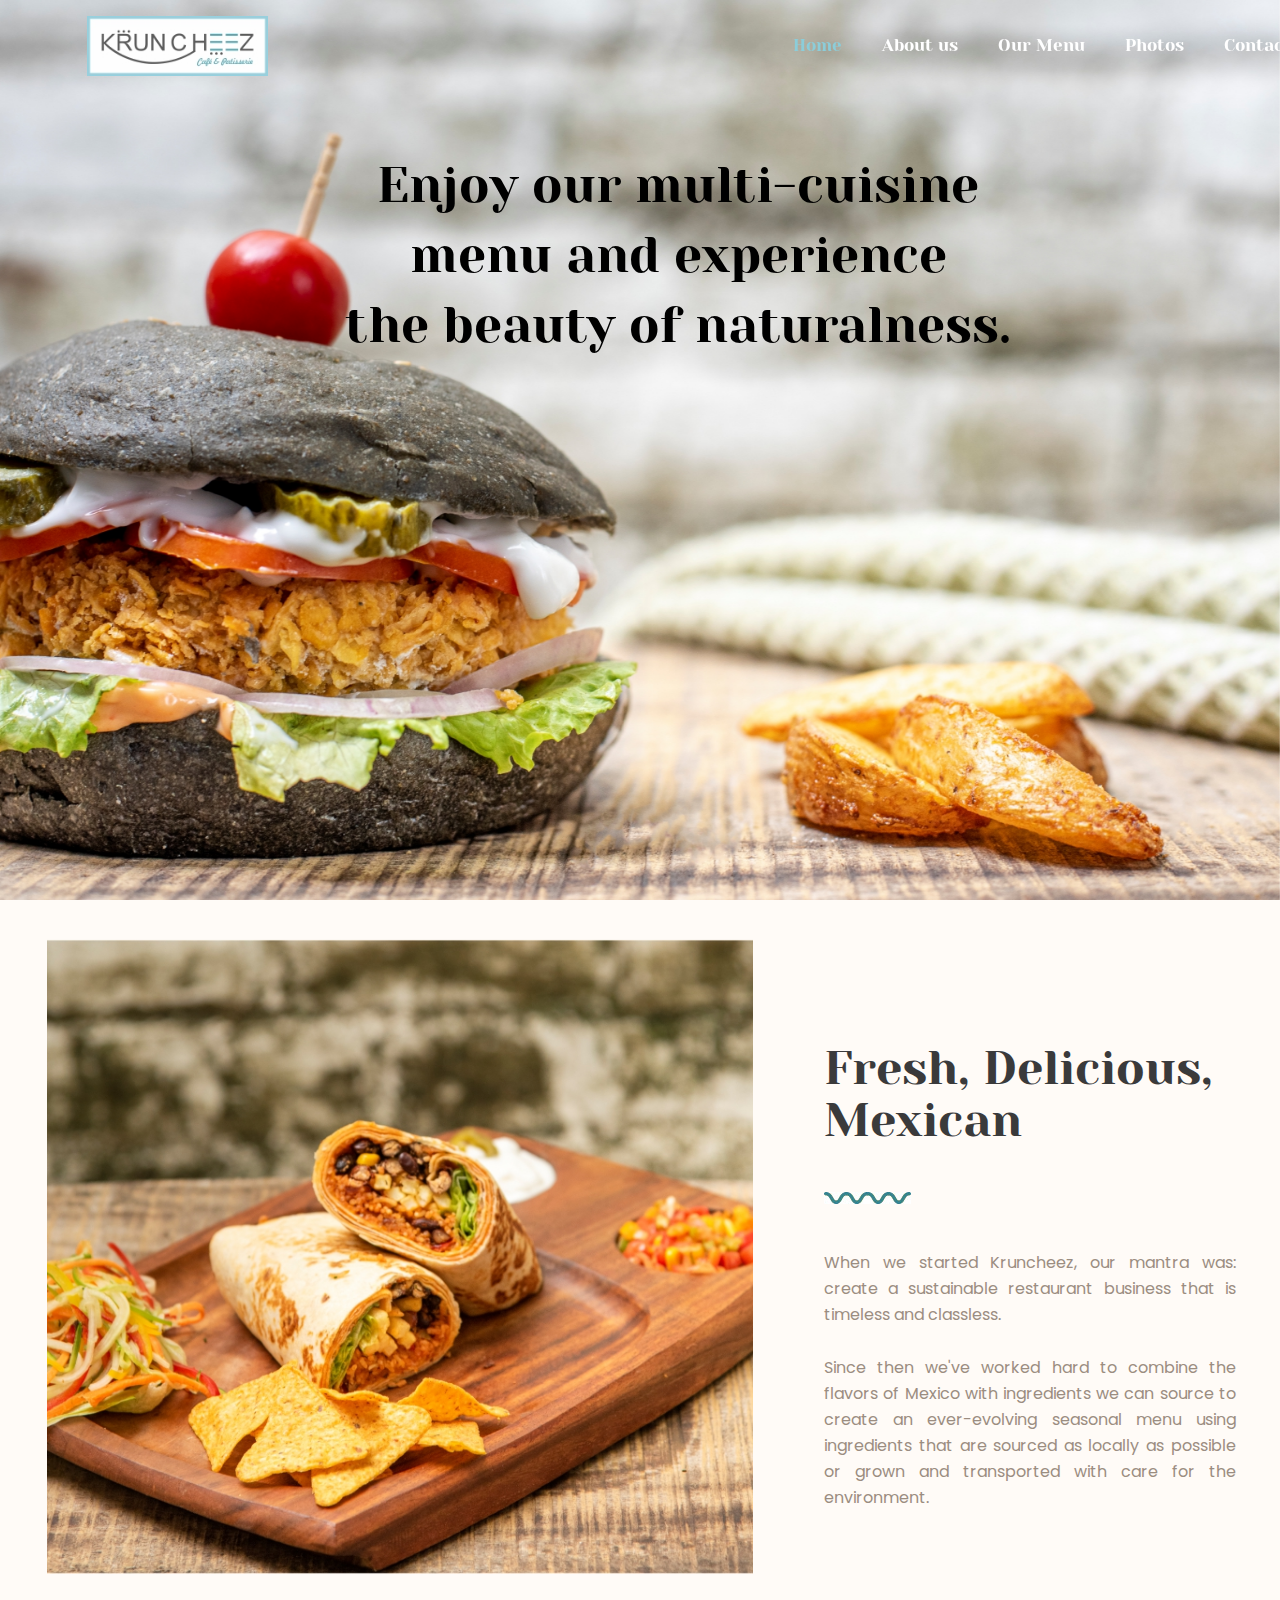
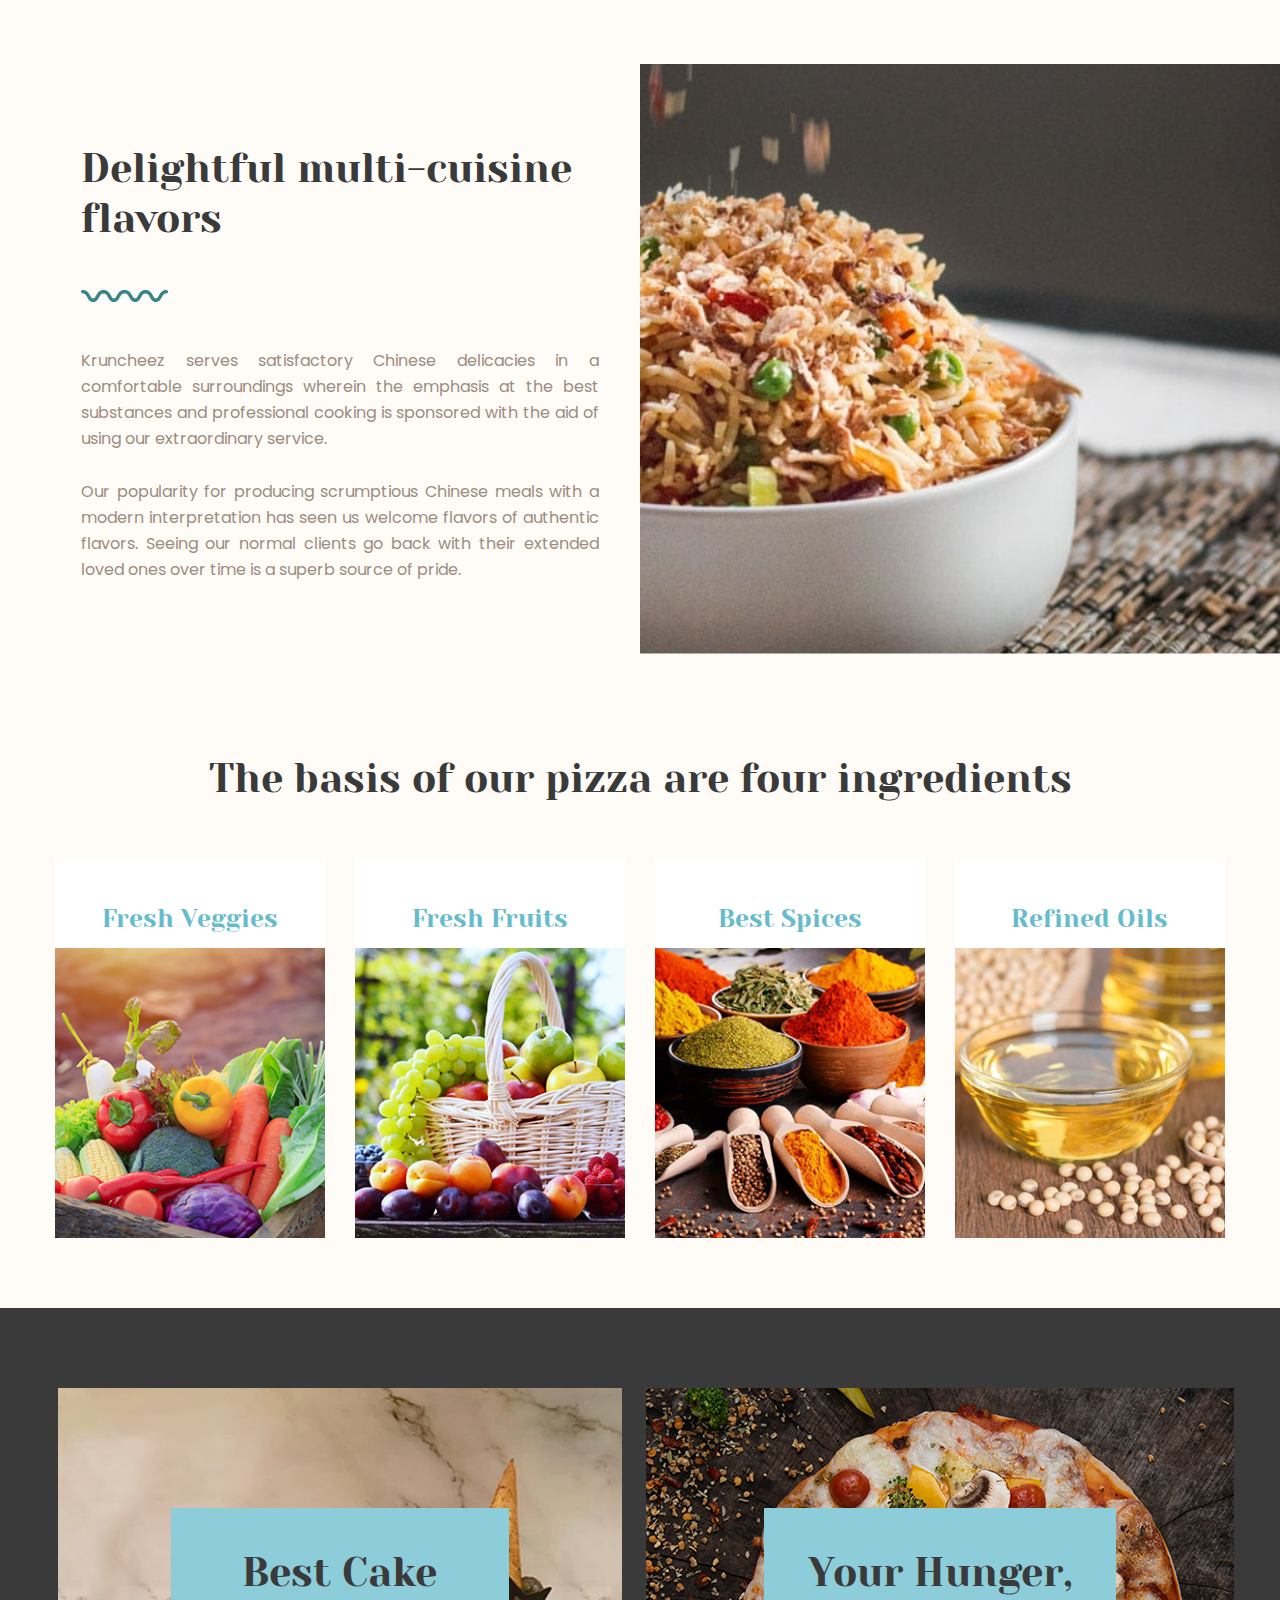
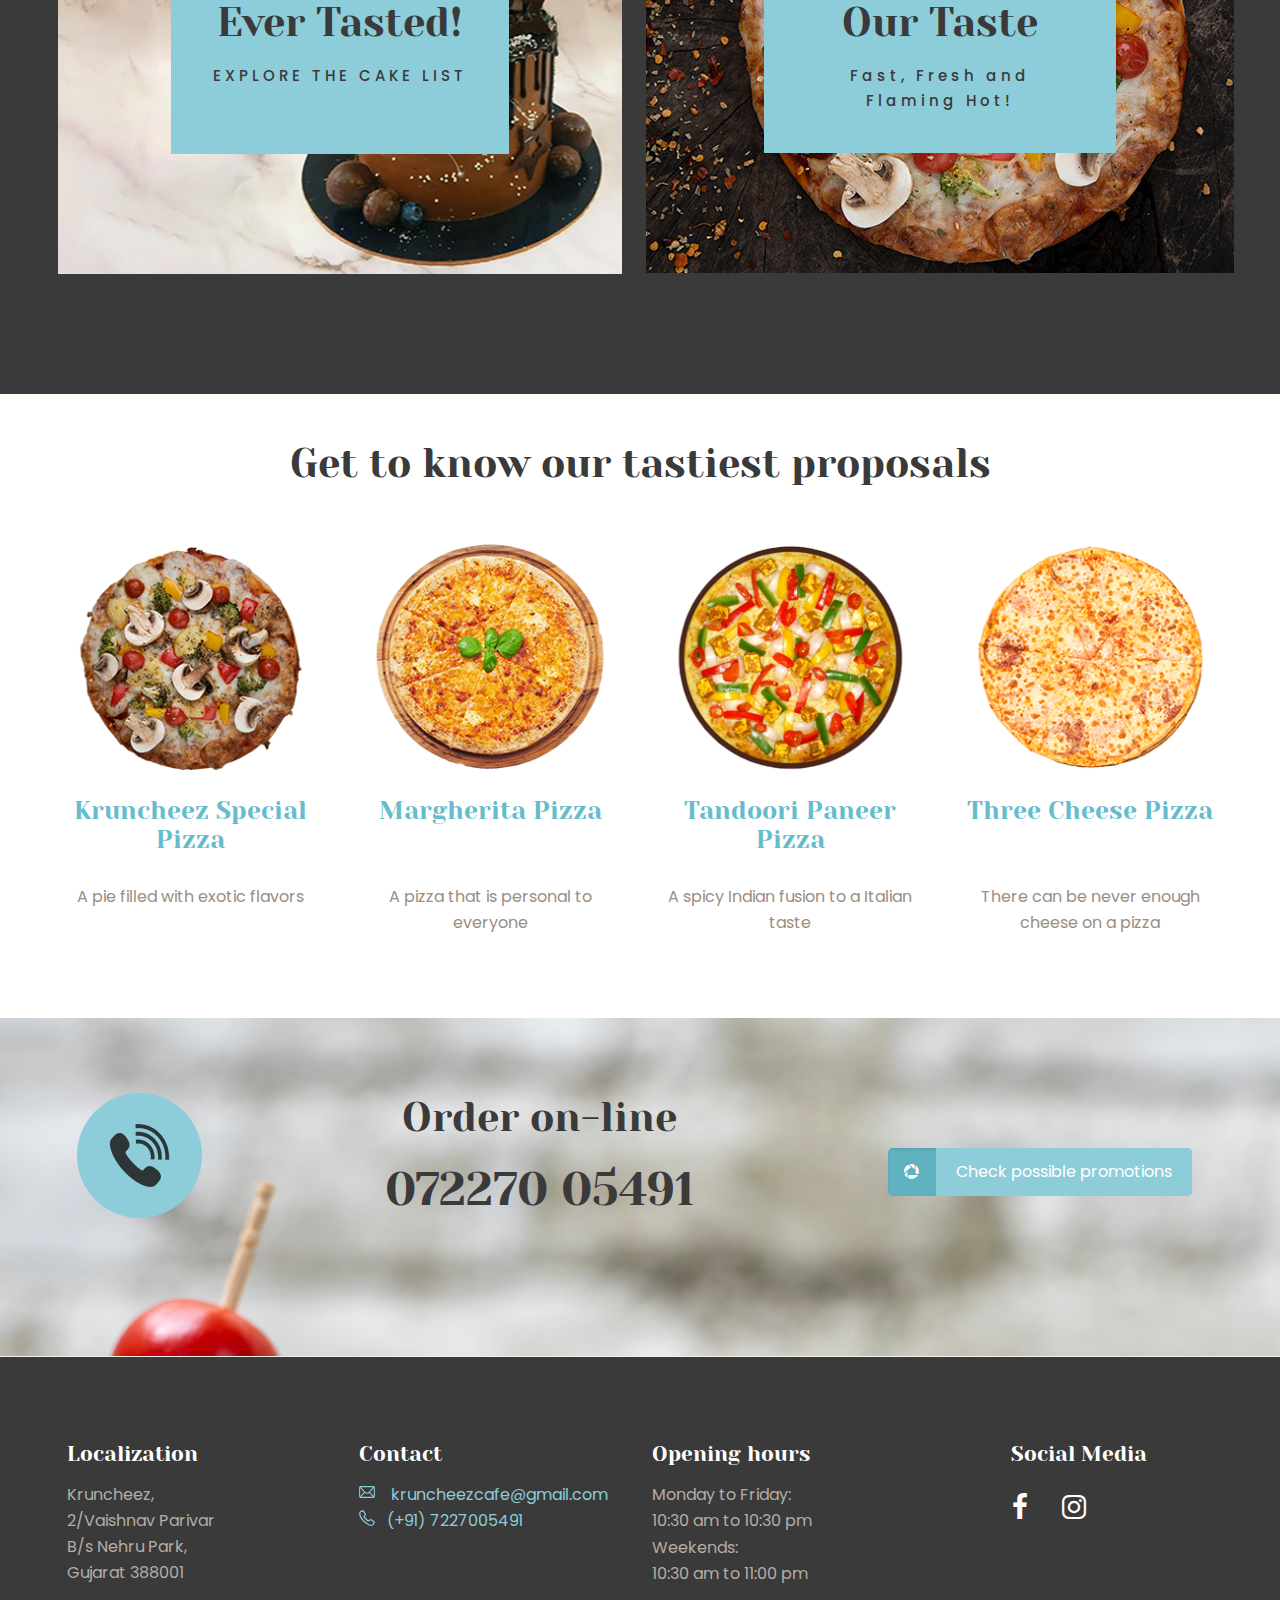
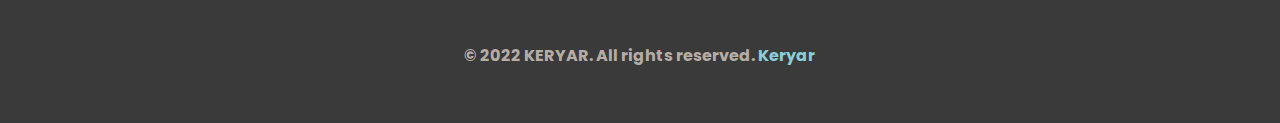
==== commit a88e0e4c: "Content" ====
--- a/index.html
+++ b/index.html
@@ -333,7 +333,7 @@
                                                 <hr class="no_line" style="margin:0 auto 25px">
                                                 <h3>Kruncheez Special Pizza</h3>
                                                 <p>
-                                                    Duis aute irure dolor in reprehenderit in voluptate velit
+                                                    A pie filled with exotic flavors
                                                 </p>
                                                 <hr class="no_line" style="margin:0 auto 15px">
                                             </div>
@@ -347,8 +347,8 @@
                                                 </div>
                                                 <hr class="no_line" style="margin:0 auto 25px">
                                                 <h3>Margherita Pizza</h3>
-                                                <p>
-                                                    Duis aute irure dolor in reprehenderit in voluptate velit
+                                                <p style="margin-top: 44px">
+                                                    A pizza that is personal to everyone
                                                 </p>
                                                 <hr class="no_line" style="margin:0 auto 15px">
                                             </div>
@@ -363,7 +363,7 @@
                                                 <hr class="no_line" style="margin:0 auto 25px">
                                                 <h3>Tandoori Paneer Pizza</h3>
                                                 <p>
-                                                    Duis aute irure dolor in reprehenderit in voluptate velit
+                                                    A spicy Indian fusion to a Italian taste
                                                 </p>
                                                 <hr class="no_line" style="margin:0 auto 15px">
                                             </div>
@@ -377,8 +377,8 @@
                                                 </div>
                                                 <hr class="no_line" style="margin:0 auto 25px">
                                                 <h3>Three Cheese Pizza</h3>
-                                                <p>
-                                                    Duis aute irure dolor in reprehenderit in voluptate velit
+                                                <p style="margin-top: 44px">
+                                                    There can be never enough cheese on a pizza
                                                 </p>
                                                 <hr class="no_line" style="margin:0 auto 15px">
                                             </div>
